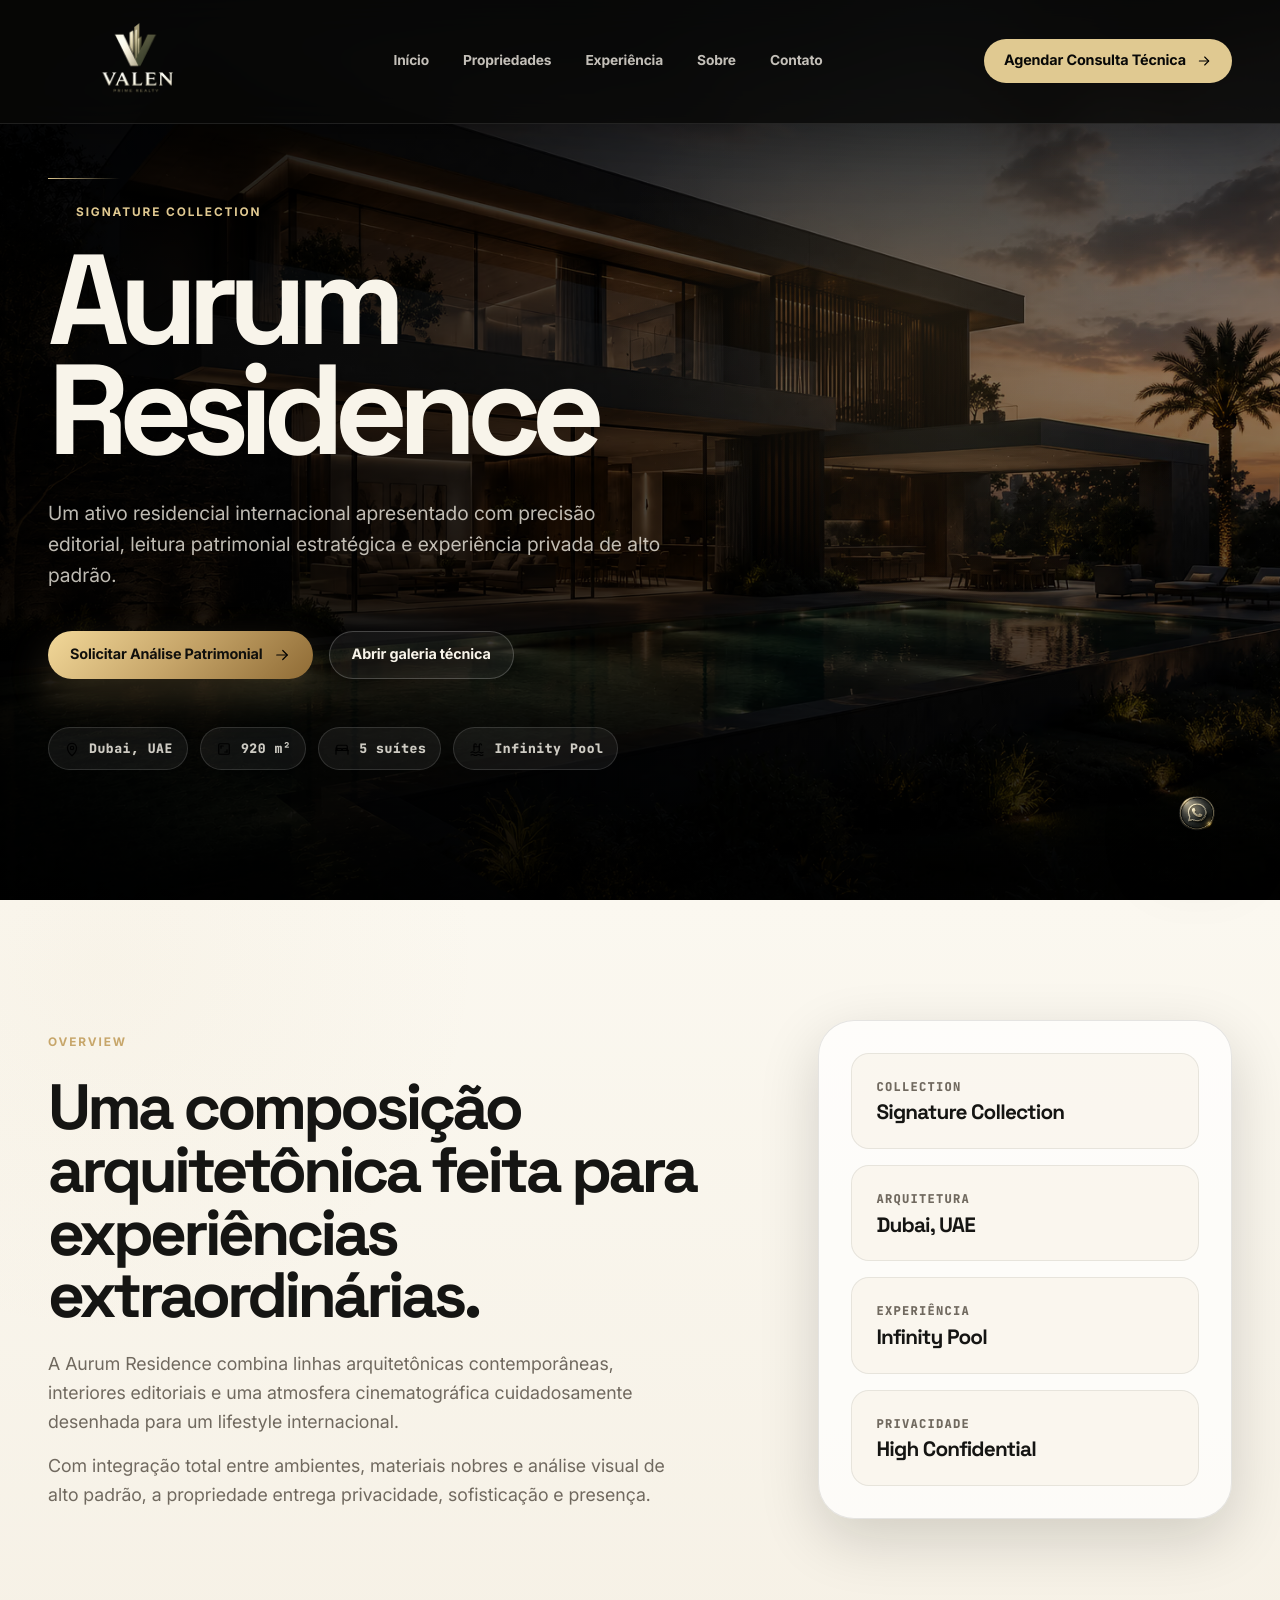
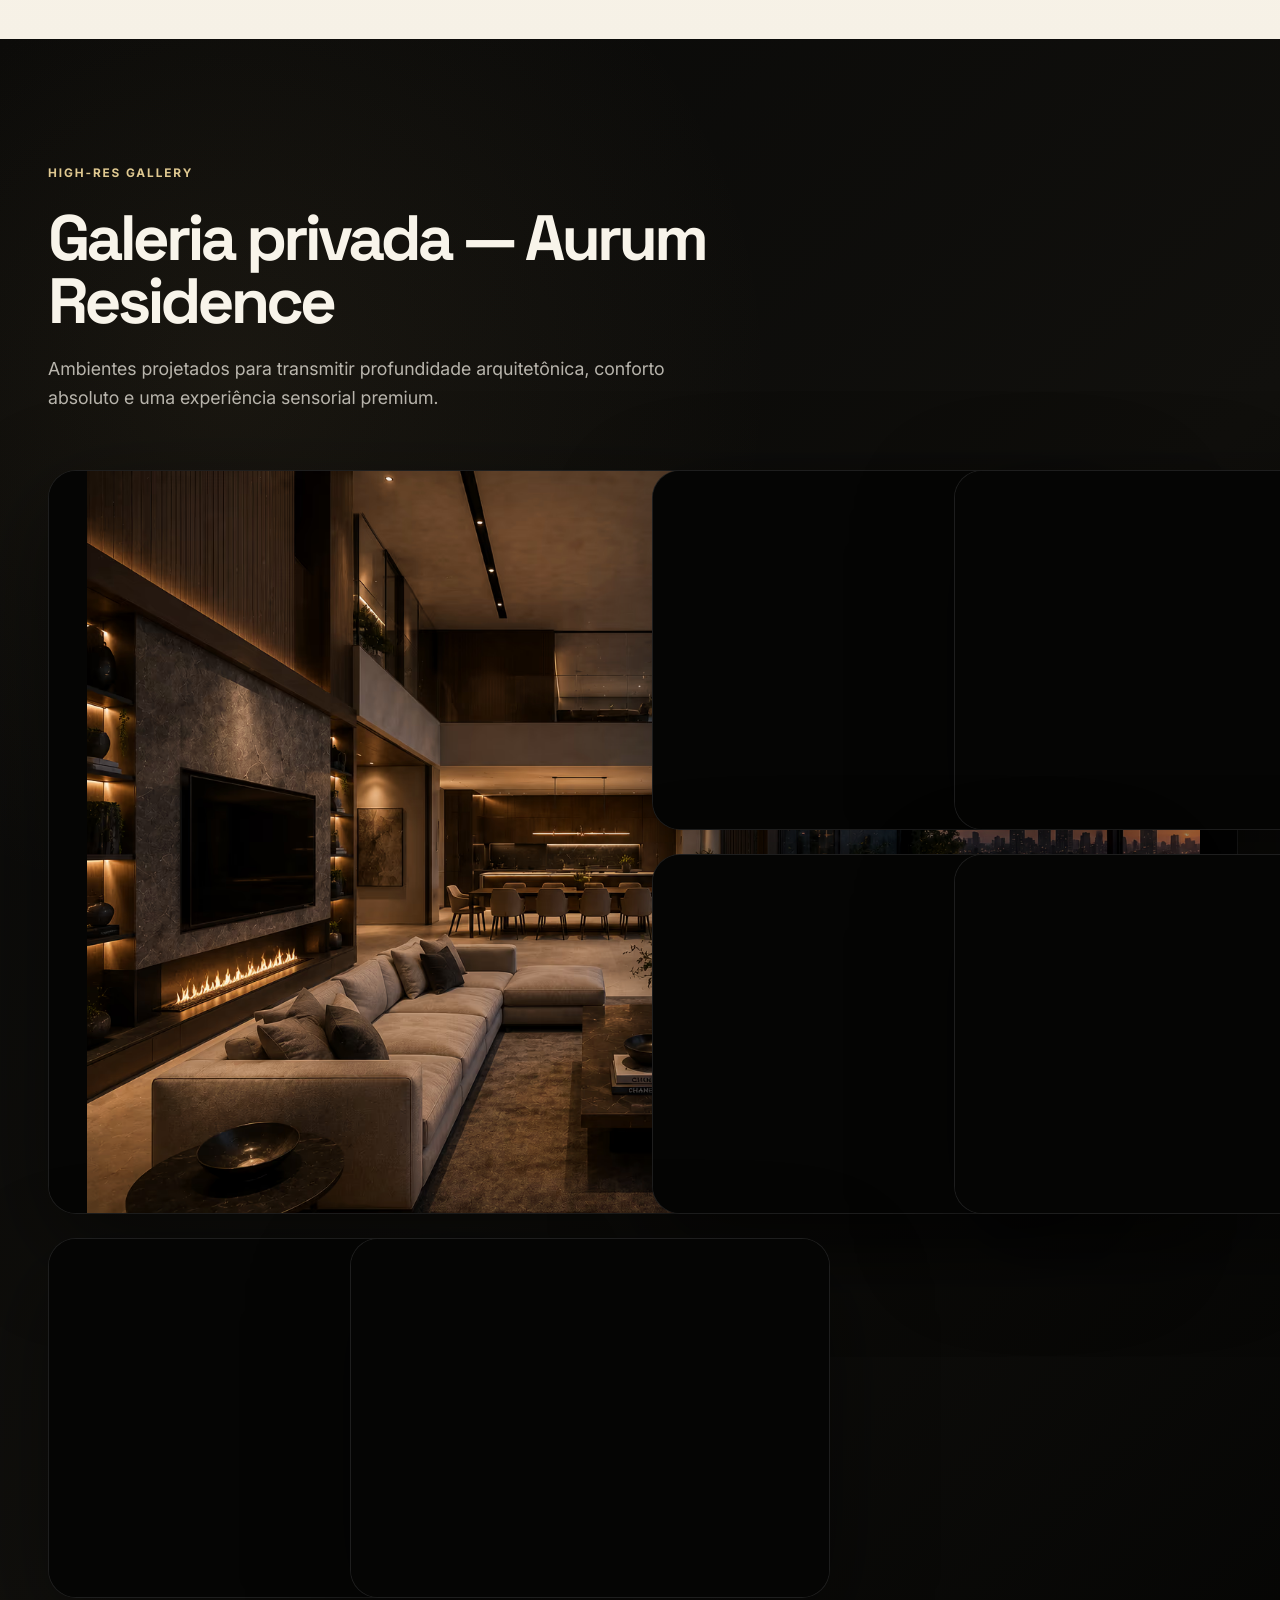
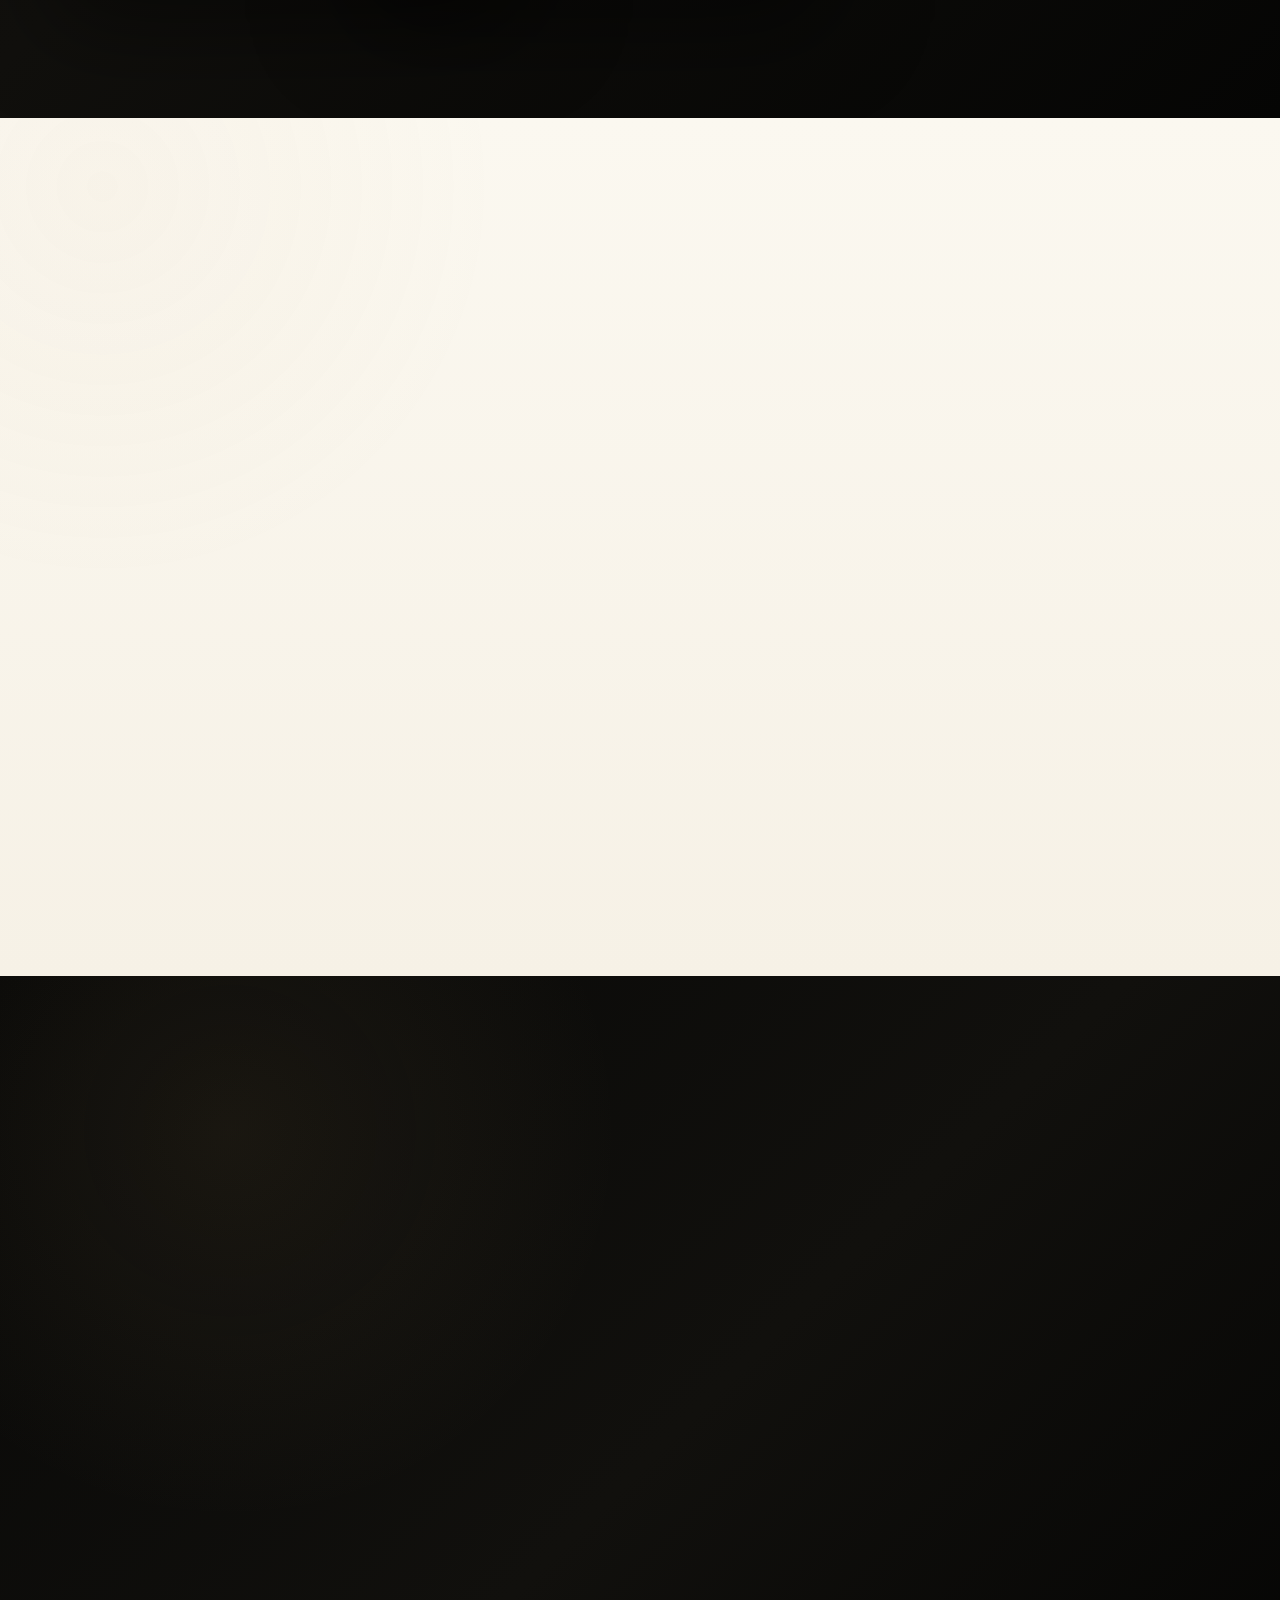
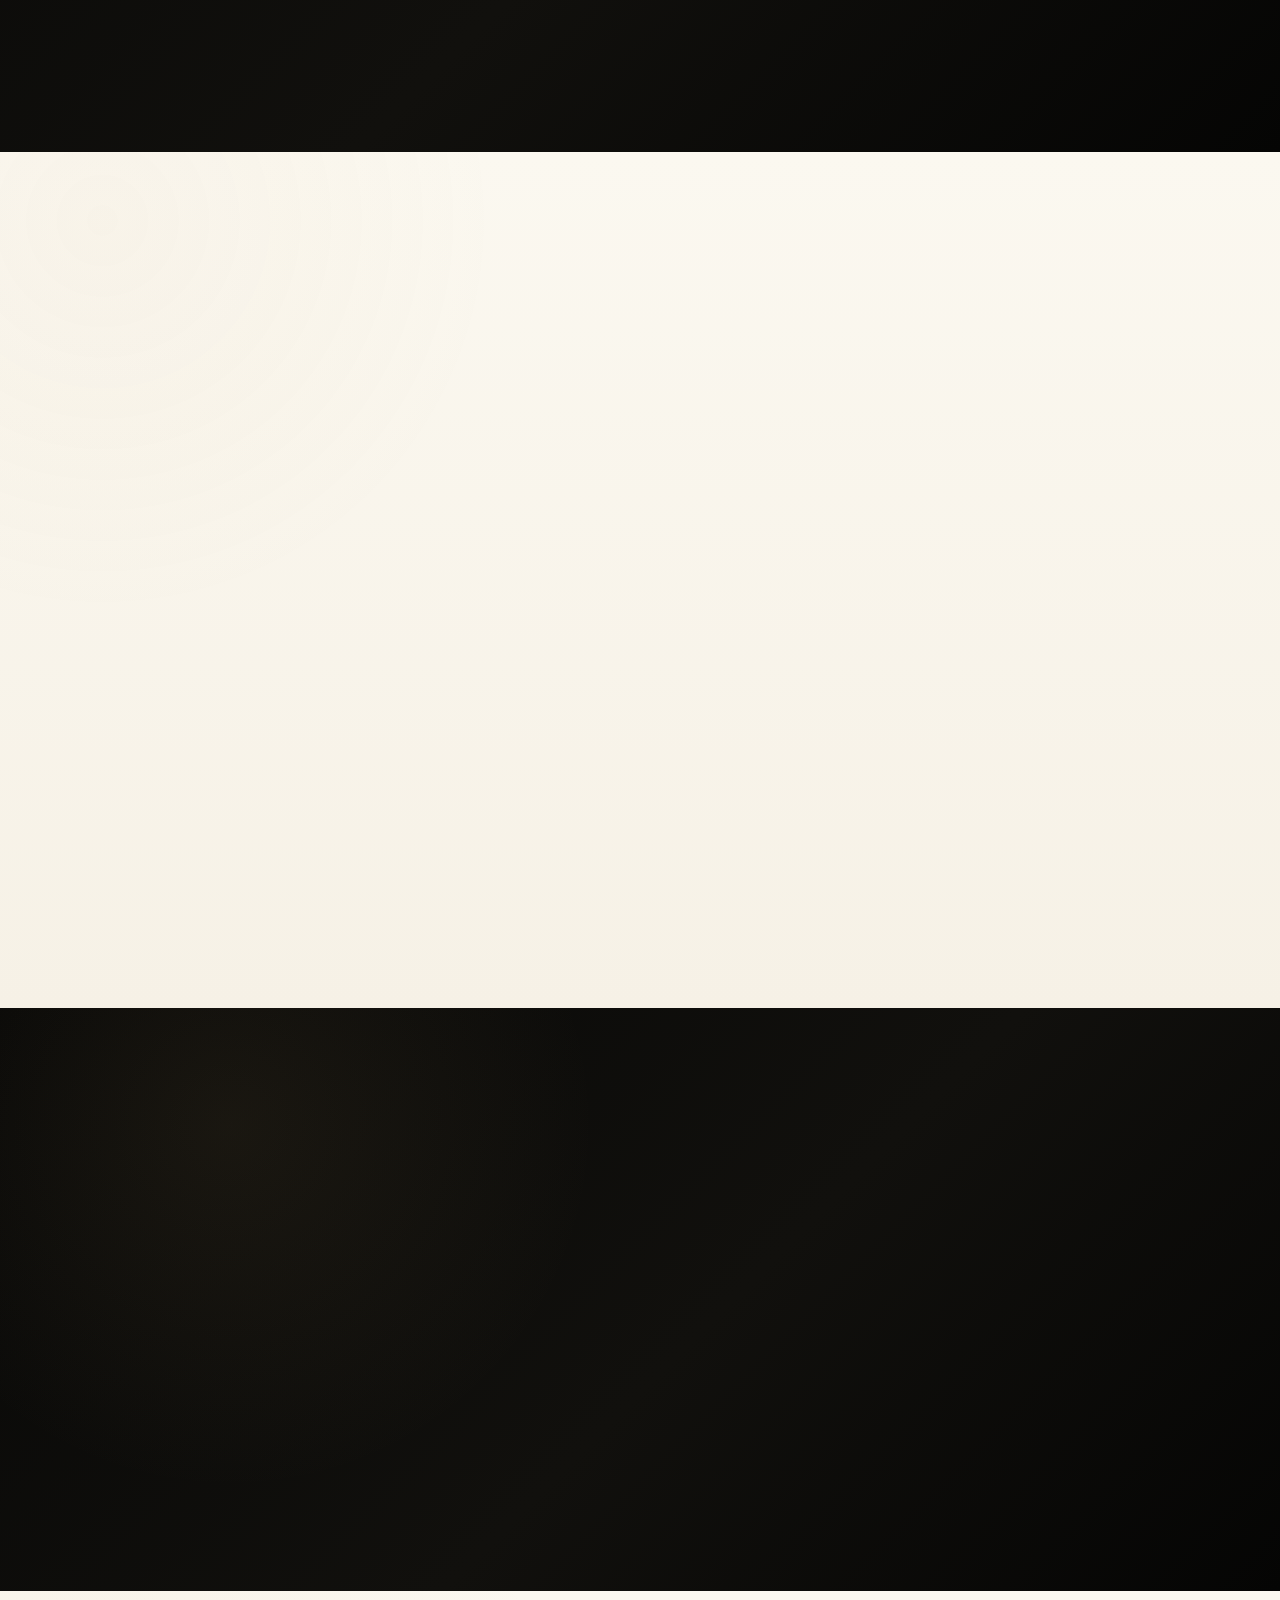
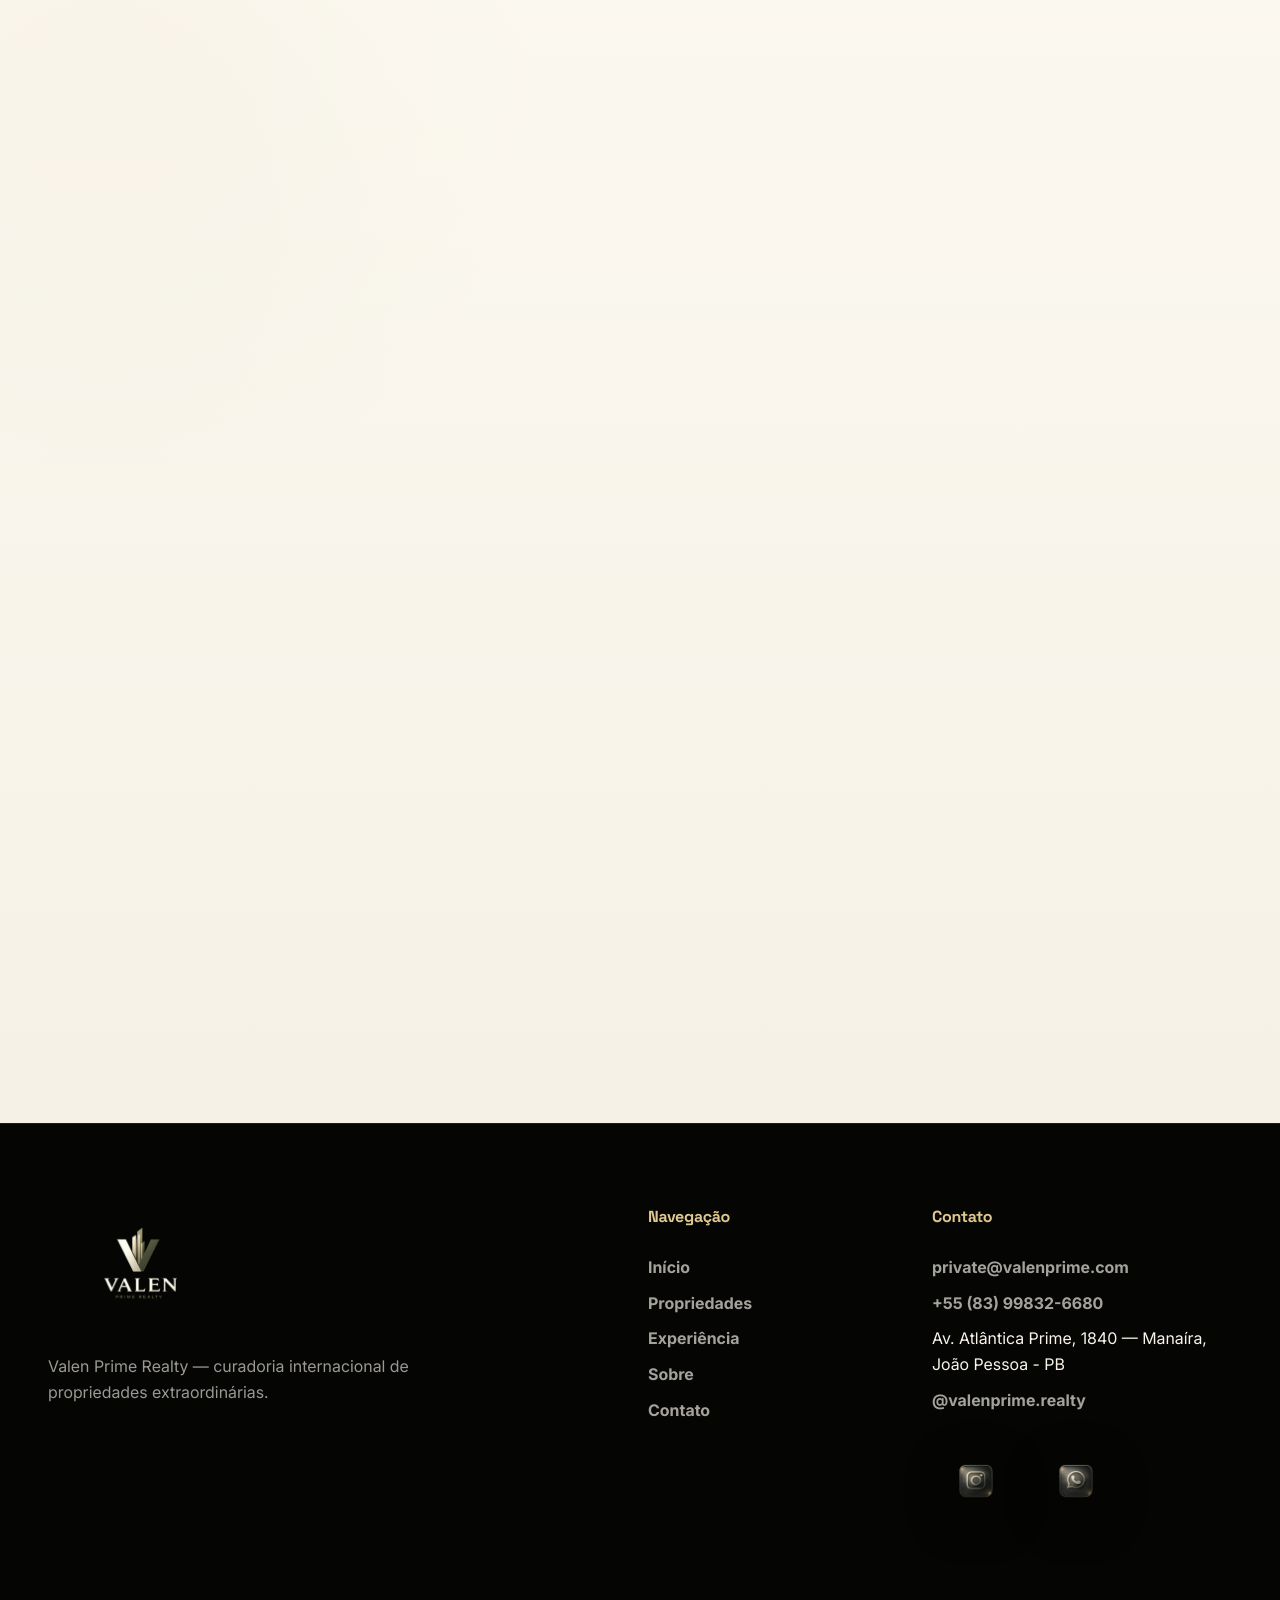
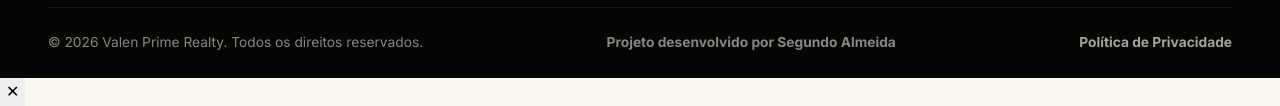
==== aurum-residence.html @ a645ba61 "Refactor premium property system and final UX fixes" ====
<!doctype html>
<html lang="pt-BR">
  <head>
    <meta charset="UTF-8" />
    <meta http-equiv="X-UA-Compatible" content="IE=edge" />
    <meta name="viewport" content="width=device-width, initial-scale=1.0" />

    <title>Aurum Residence | Valen Prime Realty</title>

    <meta
      name="description"
      content="Aurum Residence — Residence privativa com atmosfera dourada, skyline icônico e interiores silenciosamente luxuosos."
    />

    <meta
      name="keywords"
      content="luxury real estate, aurum residence, mansão premium, penthouse internacional, imóvel de luxo"
    />

    <meta name="author" content="Valen Prime Realty" />
    <meta name="theme-color" content="#080807" />
    <meta name="robots" content="index, follow" />

    <link
      rel="canonical"
      href="https://valenprimerealty.com/aurum-residence.html"
    />

    <meta property="og:type" content="website" />
    <meta property="og:title" content="Aurum Residence | Valen Prime Realty" />
    <meta
      property="og:description"
      content="Uma residência extraordinária desenhada para clientes que valorizam exclusividade, discrição e arquitetura internacional."
    />
    <meta
      property="og:image"
      content="assets/images/properties/aurum-residence/aurum-residence-cover.webp"
    />
    <meta
      property="og:url"
      content="https://valenprimerealty.com/aurum-residence.html"
    />
    <meta property="og:site_name" content="Valen Prime Realty" />

    <meta name="twitter:card" content="summary_large_image" />
    <meta name="twitter:title" content="Aurum Residence | Valen Prime Realty" />
    <meta
      name="twitter:description"
      content="Residência cinematográfica premium com lifestyle internacional e experiência privada."
    />
    <meta
      name="twitter:image"
      content="assets/images/properties/aurum-residence/aurum-residence-cover.webp"
    />

    <link rel="icon" href="assets/logos/favicons/favicon.ico" sizes="any" />
    <link
      rel="apple-touch-icon"
      href="assets/logos/favicons/apple-touch-icon.png"
    />
    <link rel="manifest" href="site.webmanifest" />

    <link rel="preconnect" href="https://fonts.googleapis.com" />
    <link rel="preconnect" href="https://fonts.gstatic.com" crossorigin />

    <link
      href="https://fonts.googleapis.com/css2?family=Inter:wght@400;500;600;700;800&family=JetBrains+Mono:wght@500;600;700&family=Space+Grotesk:wght@500;600;700&display=swap"
      rel="stylesheet"
    />

    <link
      rel="preload"
      as="image"
      href="assets/images/properties/aurum-residence/aurum-residence-cover.avif"
      type="image/avif"
    />

    <link rel="stylesheet" href="assets/css/style.css" />

    <script type="application/ld+json">
      {
        "@context": "https://schema.org",
        "@type": "Residence",
        "name": "Aurum Residence",
        "description": "Residência internacional premium apresentada pela Valen Prime Realty.",
        "image": "https://valenprimerealty.com/assets/images/properties/aurum-residence/aurum-residence-cover.webp",
        "address": {
          "@type": "PostalAddress",
          "addressLocality": "Dubai",
          "addressCountry": "AE"
        }
      }
    </script>

    <script src="assets/js/script.js" defer></script>
  </head>

  <body class="property-page">
    <a class="skip-link" href="#main-content"
      >Pular para o conteúdo principal</a
    >

    <header class="site-header site-header--solid" data-header>
      <div class="container site-header__container">
        <a
          class="site-header__brand"
          href="index.html"
          aria-label="Voltar para a homepage"
        >
          <img
            src="assets/logos/valen-logo-light.png"
            alt="Valen Prime Realty"
            class="site-header__logo"
            width="184"
            height="48"
          />
        </a>

        <nav class="site-nav" aria-label="Navegação principal" data-nav>
          <a class="site-nav__link" href="index.html#inicio">Início</a>
          <a class="site-nav__link is-active" href="index.html#propriedades"
            >Propriedades</a
          >
          <a class="site-nav__link" href="index.html#experiencia"
            >Experiência</a
          >
          <a class="site-nav__link" href="index.html#sobre">Sobre</a>
          <a class="site-nav__link" href="index.html#contato">Contato</a>
        </nav>

        <a class="btn btn--header" href="index.html#contato">
          <span>Agendar Consulta Técnica</span>
          <img
            src="assets/icons/icon-arrow-right.svg"
            alt=""
            width="16"
            height="16"
          />
        </a>

        <button
          class="menu-toggle"
          type="button"
          aria-label="Abrir menu"
          aria-controls="mobile-menu"
          aria-expanded="false"
          data-menu-toggle
        >
          <img
            class="menu-toggle__icon menu-toggle__icon--open"
            src="assets/icons/icon-menu.svg"
            alt=""
            width="28"
            height="28"
          />
          <img
            class="menu-toggle__icon menu-toggle__icon--close"
            src="assets/icons/icon-close.svg"
            alt=""
            width="28"
            height="28"
          />
        </button>
      </div>

      <div class="mobile-menu" id="mobile-menu" data-mobile-menu>
        <nav class="mobile-menu__nav" aria-label="Navegação mobile">
          <a class="mobile-menu__link" href="index.html#inicio">Início</a>
          <a class="mobile-menu__link" href="index.html#propriedades"
            >Propriedades</a
          >
          <a class="mobile-menu__link" href="index.html#experiencia"
            >Experiência</a
          >
          <a class="mobile-menu__link" href="index.html#sobre">Sobre</a>
          <a class="mobile-menu__link" href="index.html#contato">Contato</a>
        </nav>

        <a class="btn btn--mobile" href="index.html#contato">
          <span>Agendar Consulta Técnica</span>
          <img
            src="assets/icons/icon-arrow-right.svg"
            alt=""
            width="16"
            height="16"
          />
        </a>
      </div>
    </header>

    <main id="main-content">
      <section
        class="property-hero section-dark"
        aria-labelledby="property-title"
      >
        <picture class="property-hero__media">
          <source
            srcset="
              assets/images/properties/aurum-residence/aurum-residence-cover.avif
            "
            type="image/avif"
          />
          <img
            src="assets/images/properties/aurum-residence/aurum-residence-cover.webp"
            alt="Aurum Residence"
            class="property-hero__image"
            width="1920"
            height="1080"
            fetchpriority="high"
          />
        </picture>

        <div class="property-hero__overlay" aria-hidden="true"></div>

        <div class="container property-hero__container">
          <div class="property-hero__content reveal-on-scroll">
            <span class="eyebrow">
              <img
                src="assets/icons/icon-diamond.svg"
                alt=""
                width="18"
                height="18"
              />
              Signature Collection
            </span>

            <h1 class="property-hero__title" id="property-title">
              Aurum Residence
            </h1>

            <p class="property-hero__text">
              Um ativo residencial internacional apresentado com precisão
              editorial, leitura patrimonial estratégica e experiência privada
              de alto padrão.
            </p>

            <div class="property-hero__actions">
              <a class="btn btn--primary" href="#contact-private">
                <span>Solicitar Análise Patrimonial</span>
                <img
                  src="assets/icons/icon-arrow-right.svg"
                  alt=""
                  width="18"
                  height="18"
                />
              </a>

              <a class="btn btn--secondary" href="#gallery">
                <span>Abrir galeria técnica</span>
              </a>
            </div>

            <ul class="property-hero__specs">
              <li>
                <img
                  src="assets/icons/icon-location.svg"
                  alt=""
                  width="18"
                  height="18"
                />
                Dubai, UAE
              </li>

              <li>
                <img
                  src="assets/icons/icon-area.svg"
                  alt=""
                  width="18"
                  height="18"
                />
                920 m²
              </li>

              <li>
                <img
                  src="assets/icons/icon-bed.svg"
                  alt=""
                  width="18"
                  height="18"
                />
                5 suítes
              </li>

              <li>
                <img
                  src="assets/icons/icon-pool.svg"
                  alt=""
                  width="18"
                  height="18"
                />
                Infinity Pool
              </li>
            </ul>
          </div>
        </div>
      </section>

      <section class="property-overview section-light">
        <div class="container property-overview__grid">
          <div class="property-overview__content reveal-on-scroll">
            <span class="section-kicker">Overview</span>

            <h2>
              Uma composição arquitetônica feita para experiências
              extraordinárias.
            </h2>

            <p>
              A Aurum Residence combina linhas arquitetônicas contemporâneas,
              interiores editoriais e uma atmosfera cinematográfica
              cuidadosamente desenhada para um lifestyle internacional.
            </p>

            <p>
              Com integração total entre ambientes, materiais nobres e análise
              visual de alto padrão, a propriedade entrega privacidade,
              sofisticação e presença.
            </p>
          </div>

          <div class="property-overview__card reveal-on-scroll">
            <div class="overview-stat">
              <span>Collection</span>
              <strong>Signature Collection</strong>
            </div>

            <div class="overview-stat">
              <span>Arquitetura</span>
              <strong>Dubai, UAE</strong>
            </div>

            <div class="overview-stat">
              <span>Experiência</span>
              <strong>Infinity Pool</strong>
            </div>

            <div class="overview-stat">
              <span>Privacidade</span>
              <strong>High Confidential</strong>
            </div>
          </div>
        </div>
      </section>

      <section class="property-gallery section-dark" id="gallery">
        <div class="container">
          <div class="section-heading reveal-on-scroll">
            <span class="section-kicker">HIGH-RES GALLERY</span>

            <h2>Galeria privada — Aurum Residence</h2>

            <p>
              Ambientes projetados para transmitir profundidade arquitetônica,
              conforto absoluto e uma experiência sensorial premium.
            </p>
          </div>

          <div class="gallery-grid">
            <article class="gallery-item gallery-item--large reveal-on-scroll">
              <picture>
                <source
                  srcset="
                    assets/images/properties/aurum-residence/aurum-residence-living.avif
                  "
                  type="image/avif"
                />

                <img
                  src="assets/images/properties/aurum-residence/aurum-residence-living.webp"
                  alt="Aurum Residence — imagem 1"
                  width="1000"
                  height="760"
                  loading="lazy"
                  decoding="async"
                />
              </picture>
            </article>

            <article class="gallery-item reveal-on-scroll">
              <picture>
                <source
                  srcset="
                    assets/images/properties/aurum-residence/aurum-residence-bedroom.avif
                  "
                  type="image/avif"
                />

                <img
                  src="assets/images/properties/aurum-residence/aurum-residence-bedroom.webp"
                  alt="Aurum Residence — imagem 2"
                  width="760"
                  height="760"
                  loading="lazy"
                  decoding="async"
                />
              </picture>
            </article>

            <article class="gallery-item reveal-on-scroll">
              <picture>
                <source
                  srcset="
                    assets/images/properties/aurum-residence/aurum-residence-bathroom.avif
                  "
                  type="image/avif"
                />

                <img
                  src="assets/images/properties/aurum-residence/aurum-residence-bathroom.webp"
                  alt="Aurum Residence — imagem 3"
                  width="760"
                  height="760"
                  loading="lazy"
                  decoding="async"
                />
              </picture>
            </article>

            <article class="gallery-item reveal-on-scroll">
              <picture>
                <source
                  srcset="
                    assets/images/properties/aurum-residence/aurum-residence-gourmet.avif
                  "
                  type="image/avif"
                />

                <img
                  src="assets/images/properties/aurum-residence/aurum-residence-gourmet.webp"
                  alt="Aurum Residence — imagem 4"
                  width="760"
                  height="760"
                  loading="lazy"
                  decoding="async"
                />
              </picture>
            </article>

            <article class="gallery-item reveal-on-scroll">
              <picture>
                <source
                  srcset="
                    assets/images/properties/aurum-residence/aurum-residence-nightpool.avif
                  "
                  type="image/avif"
                />

                <img
                  src="assets/images/properties/aurum-residence/aurum-residence-nightpool.webp"
                  alt="Aurum Residence — imagem 5"
                  width="760"
                  height="760"
                  loading="lazy"
                  decoding="async"
                />
              </picture>
            </article>

            <article class="gallery-item reveal-on-scroll">
              <picture>
                <source
                  srcset="
                    assets/images/properties/aurum-residence/aurum-residence-office.avif
                  "
                  type="image/avif"
                />

                <img
                  src="assets/images/properties/aurum-residence/aurum-residence-office.webp"
                  alt="Aurum Residence — imagem 6"
                  width="760"
                  height="760"
                  loading="lazy"
                  decoding="async"
                />
              </picture>
            </article>

            <article class="gallery-item reveal-on-scroll">
              <picture>
                <source
                  srcset="
                    assets/images/properties/aurum-residence/aurum-residence-closet.avif
                  "
                  type="image/avif"
                />

                <img
                  src="assets/images/properties/aurum-residence/aurum-residence-closet.webp"
                  alt="Aurum Residence — imagem 7"
                  width="760"
                  height="760"
                  loading="lazy"
                  decoding="async"
                />
              </picture>
            </article>
          </div>
        </div>
      </section>

      <section class="property-specs section-light">
        <div class="container">
          <div class="section-heading reveal-on-scroll">
            <span class="section-kicker">ASSET SPECS</span>

            <h2>Detalhes técnicos com acabamento premium.</h2>
          </div>

          <div class="specs-grid">
            <article class="spec-card reveal-on-scroll">
              <img
                src="assets/icons/icon-bed.svg"
                alt=""
                width="28"
                height="28"
              />
              <strong>5 suítes</strong>
              <span>Bedrooms privadas</span>
            </article>

            <article class="spec-card reveal-on-scroll">
              <img
                src="assets/icons/icon-bath.svg"
                alt=""
                width="28"
                height="28"
              />
              <strong>7 banhos</strong>
              <span>Bathrooms premium</span>
            </article>

            <article class="spec-card reveal-on-scroll">
              <img
                src="assets/icons/icon-area.svg"
                alt=""
                width="28"
                height="28"
              />
              <strong>920 m²</strong>
              <span>Área construída</span>
            </article>

            <article class="spec-card reveal-on-scroll">
              <img
                src="assets/icons/icon-garage.svg"
                alt=""
                width="28"
                height="28"
              />
              <strong>6 vagas</strong>
              <span>Private garage</span>
            </article>

            <article class="spec-card reveal-on-scroll">
              <img
                src="assets/icons/icon-smart-home.svg"
                alt=""
                width="28"
                height="28"
              />
              <strong>Smart Home</strong>
              <span>Automação integrada</span>
            </article>

            <article class="spec-card reveal-on-scroll">
              <img
                src="assets/icons/icon-security.svg"
                alt=""
                width="28"
                height="28"
              />
              <strong>Private Security</strong>
              <span>Segurança premium</span>
            </article>

            <article class="spec-card reveal-on-scroll">
              <img
                src="assets/icons/icon-floorplan.svg"
                alt=""
                width="28"
                height="28"
              />
              <strong>Floorplan</strong>
              <span>Distribuição inteligente</span>
            </article>

            <article class="spec-card reveal-on-scroll">
              <img
                src="assets/icons/icon-location.svg"
                alt=""
                width="28"
                height="28"
              />
              <strong>Prime Location</strong>
              <span>Destino estratégico</span>
            </article>
          </div>
        </div>
      </section>

      <section class="property-lifestyle section-dark">
        <div class="container property-lifestyle__grid">
          <div class="property-lifestyle__content reveal-on-scroll">
            <span class="section-kicker">Lifestyle</span>

            <h2>Um imóvel pensado para um estilo de vida global.</h2>

            <p>
              A Aurum Residence foi desenvolvida para integrar arquitetura,
              conforto e experiências privadas em um único ambiente de alto
              padrão.
            </p>

            <ul class="icon-list">
              <li>
                <img
                  src="assets/icons/icon-skyline.svg"
                  alt=""
                  width="24"
                  height="24"
                />
                Vista panorâmica da skyline internacional
              </li>

              <li>
                <img
                  src="assets/icons/icon-concierge.svg"
                  alt=""
                  width="24"
                  height="24"
                />
                Concierge e atendimento executivo
              </li>

              <li>
                <img
                  src="assets/icons/icon-key.svg"
                  alt=""
                  width="24"
                  height="24"
                />
                Acesso reservado e experiência privada
              </li>
            </ul>
          </div>

          <div class="property-lifestyle__media reveal-on-scroll">
            <picture>
              <source
                srcset="assets/images/branding/marketplace-hero-premium.avif"
                type="image/avif"
              />

              <img
                src="assets/images/branding/marketplace-hero-premium.webp"
                alt="Lifestyle internacional premium"
                width="820"
                height="920"
                loading="lazy"
                decoding="async"
              />
            </picture>
          </div>
        </div>
      </section>

      <section class="amenities section-light">
        <div class="container">
          <div class="section-heading reveal-on-scroll">
            <span class="section-kicker">Amenities</span>

            <h2>Infraestrutura premium desenhada para conforto absoluto.</h2>
          </div>

          <div class="amenities-grid">
            <article class="amenity-card reveal-on-scroll">
              <img
                src="assets/icons/icon-pool.svg"
                alt=""
                width="28"
                height="28"
              />
              <h3>Piscina privativa</h3>
            </article>

            <article class="amenity-card reveal-on-scroll">
              <img
                src="assets/icons/icon-security.svg"
                alt=""
                width="28"
                height="28"
              />
              <h3>Segurança premium</h3>
            </article>

            <article class="amenity-card reveal-on-scroll">
              <img
                src="assets/icons/icon-smart-home.svg"
                alt=""
                width="28"
                height="28"
              />
              <h3>Smart home</h3>
            </article>

            <article class="amenity-card reveal-on-scroll">
              <img
                src="assets/icons/icon-skyline.svg"
                alt=""
                width="28"
                height="28"
              />
              <h3>Vista panorâmica</h3>
            </article>

            <article class="amenity-card reveal-on-scroll">
              <img
                src="assets/icons/icon-concierge.svg"
                alt=""
                width="28"
                height="28"
              />
              <h3>Concierge</h3>
            </article>

            <article class="amenity-card reveal-on-scroll">
              <img
                src="assets/icons/icon-garage.svg"
                alt=""
                width="28"
                height="28"
              />
              <h3>Garagem privativa</h3>
            </article>

            <article class="amenity-card reveal-on-scroll">
              <img
                src="assets/icons/icon-key.svg"
                alt=""
                width="28"
                height="28"
              />
              <h3>Área gourmet</h3>
            </article>

            <article class="amenity-card reveal-on-scroll">
              <img
                src="assets/icons/icon-building.svg"
                alt=""
                width="28"
                height="28"
              />
              <h3>Home office</h3>
            </article>
          </div>
        </div>
      </section>

      <section class="property-contact section-dark" id="contact-private">
        <div class="container property-contact__container reveal-on-scroll">
          <span class="section-kicker">PRIVATE ANALYSIS</span>

          <h2>Solicite acesso privado a esta propriedade.</h2>

          <p>
            Nossa equipe pode apresentar detalhes estratégicos, disponibilidade,
            valores reservados e condições personalizadas para aquisição.
          </p>

          <div class="property-contact__actions">
            <a
              class="btn btn--primary"
              href="https://wa.me/5583998326680"
              target="_blank"
              rel="noopener noreferrer"
            >
              <span>Falar via WhatsApp</span>
              <img
                src="assets/icons/icon-arrow-right.svg"
                alt=""
                width="18"
                height="18"
              />
            </a>

            <a class="btn btn--secondary" href="mailto:private@valenprime.com">
              <span>Solicitar apresentação</span>
            </a>
          </div>
        </div>
      </section>

      <section class="related-properties section-light">
        <div class="container">
          <div class="section-heading reveal-on-scroll">
            <span class="section-kicker">Related Collections</span>

            <h2>Outras propriedades extraordinárias.</h2>
          </div>

          <div class="properties__grid">
            <article class="property-card reveal-on-scroll">
              <a class="property-card__media" href="aurum-residence.html">
                <picture>
                  <source
                    srcset="
                      assets/images/properties/horizon-ocean/horizon-ocean-cover.avif
                    "
                    type="image/avif"
                  />

                  <img
                    src="assets/images/properties/horizon-ocean/horizon-ocean-cover.webp"
                    alt="Horizon Ocean"
                    width="720"
                    height="520"
                    loading="lazy"
                    decoding="async"
                  />
                </picture>

                <span class="property-card__tag mono-badge">Oceanfront</span>
              </a>

              <div class="property-card__body">
                <div>
                  <span class="property-card__location mono-meta">
                    <img
                      src="assets/icons/icon-location.svg"
                      alt=""
                      width="16"
                      height="16"
                    />
                    Côte d’Azur
                  </span>

                  <h3>Horizon Ocean</h3>
                </div>

                <a class="text-link" href="aurum-residence.html">
                  Ver dossiê privado
                  <img
                    src="assets/icons/icon-arrow-right.svg"
                    alt=""
                    width="16"
                    height="16"
                  />
                </a>
              </div>
            </article>

            <article class="property-card reveal-on-scroll">
              <a class="property-card__media" href="aurum-residence.html">
                <picture>
                  <source
                    srcset="
                      assets/images/properties/infinity-residence/infinity-residence-cover.avif
                    "
                    type="image/avif"
                  />

                  <img
                    src="assets/images/properties/infinity-residence/infinity-residence-cover.webp"
                    alt="Infinity Residence"
                    width="720"
                    height="520"
                    loading="lazy"
                    decoding="async"
                  />
                </picture>

                <span class="property-card__tag mono-badge">Sky Residence</span>
              </a>

              <div class="property-card__body">
                <div>
                  <span class="property-card__location mono-meta">
                    <img
                      src="assets/icons/icon-location.svg"
                      alt=""
                      width="16"
                      height="16"
                    />
                    New York
                  </span>

                  <h3>Infinity Residence</h3>
                </div>

                <a class="text-link" href="aurum-residence.html">
                  Ver dossiê privado
                  <img
                    src="assets/icons/icon-arrow-right.svg"
                    alt=""
                    width="16"
                    height="16"
                  />
                </a>
              </div>
            </article>

            <article class="property-card reveal-on-scroll">
              <a class="property-card__media" href="aurum-residence.html">
                <picture>
                  <source
                    srcset="
                      assets/images/properties/skyline-premium/skyline-premium-cover.avif
                    "
                    type="image/avif"
                  />

                  <img
                    src="assets/images/properties/skyline-premium/skyline-premium-cover.webp"
                    alt="Skyline Premium"
                    width="720"
                    height="520"
                    loading="lazy"
                    decoding="async"
                  />
                </picture>

                <span class="property-card__tag mono-badge">Urban Icon</span>
              </a>

              <div class="property-card__body">
                <div>
                  <span class="property-card__location mono-meta">
                    <img
                      src="assets/icons/icon-location.svg"
                      alt=""
                      width="16"
                      height="16"
                    />
                    Singapore
                  </span>

                  <h3>Skyline Premium</h3>
                </div>

                <a class="text-link" href="aurum-residence.html">
                  Ver dossiê privado
                  <img
                    src="assets/icons/icon-arrow-right.svg"
                    alt=""
                    width="16"
                    height="16"
                  />
                </a>
              </div>
            </article>
          </div>
        </div>
      </section>
    </main>

    <footer class="site-footer">
      <div class="container site-footer__grid">
        <div class="site-footer__brand">
          <a href="index.html" aria-label="Voltar para a homepage">
            <img
              src="assets/logos/valen-logo-light.png"
              alt="Valen Prime Realty"
              width="190"
              height="50"
            />
          </a>

          <p>
            Valen Prime Realty — curadoria internacional de propriedades
            extraordinárias.
          </p>
        </div>

        <nav class="site-footer__nav" aria-label="Navegação do rodapé">
          <h2>Navegação</h2>

          <a href="index.html#inicio">Início</a>
          <a href="index.html#propriedades">Propriedades</a>
          <a href="index.html#experiencia">Experiência</a>
          <a href="index.html#sobre">Sobre</a>
          <a href="index.html#contato">Contato</a>
        </nav>

        <div class="site-footer__contact">
          <h2>Contato</h2>

          <a href="mailto:private@valenprime.com"> private@valenprime.com </a>

          <a href="tel:+5583998326680"> +55 (83) 99832-6680 </a>

          <span>Av. Atlântica Prime, 1840 — Manaíra, João Pessoa - PB</span>

          <a
            href="https://www.instagram.com/valenprime.realty/"
            target="_blank"
            rel="noopener noreferrer"
          >
            @valenprime.realty
          </a>

          <div class="site-footer__socials">
            <a
              href="https://www.instagram.com/valenprime.realty/"
              target="_blank"
              rel="noopener noreferrer"
              aria-label="Instagram"
            >
              <img
                src="assets/icons/instagram-premium.png"
                alt=""
                width="34"
                height="34"
              />
            </a>

            <a
              href="https://wa.me/5583998326680"
              target="_blank"
              rel="noopener noreferrer"
              aria-label="WhatsApp"
            >
              <img
                src="assets/icons/whatsapp-premium.png"
                alt=""
                width="34"
                height="34"
              />
            </a>
          </div>
        </div>
      </div>

      <div class="container site-footer__bottom">
        <p>&copy; 2026 Valen Prime Realty. Todos os direitos reservados.</p>

        <span>Projeto desenvolvido por Segundo Almeida</span>

        <a href="politica-privacidade.html"> Política de Privacidade </a>
      </div>
    </footer>

    <a
      class="floating-whatsapp"
      href="https://wa.me/5583998326680"
      target="_blank"
      rel="noopener noreferrer"
      aria-label="Falar com a Valen Prime Realty pelo WhatsApp"
    >
      <img
        src="assets/icons/whatsapp-floating.png"
        alt=""
        width="58"
        height="58"
      />
    </a>
  </body>
</html>
---- assets/css/style.css ----
/* ==========================================================
   VALEN PRIME REALTY — STYLE.CSS
   Premium real estate marketplace / luxury editorial website
   ========================================================== */

/* ------------------------------
   01. Design Tokens
------------------------------ */
:root {
  --font-heading:
    "Space Grotesk", system-ui, -apple-system, BlinkMacSystemFont, "Segoe UI",
    sans-serif;
  --font-body:
    "Inter", system-ui, -apple-system, BlinkMacSystemFont, "Segoe UI",
    sans-serif;
  --font-mono:
    "JetBrains Mono", "Roboto Mono", ui-monospace, SFMono-Regular, Menlo,
    Consolas, monospace;

  --color-black: #080807;
  --color-black-soft: #0d0d0b;
  --color-graphite: #151513;
  --color-graphite-2: #1c1b18;
  --color-charcoal: #24221d;
  --color-gold: #c7a66a;
  --color-gold-soft: #e0c991;
  --color-gold-muted: rgba(199, 166, 106, 0.72);
  --color-ivory: #f8f4ea;
  --color-offwhite: #fbf8f0;
  --color-sand: #ede5d6;
  --color-muted: #aaa397;
  --color-muted-dark: #70695f;
  --color-border: rgba(255, 255, 255, 0.12);
  --color-border-dark: rgba(12, 12, 10, 0.12);
  --color-danger: #b95c4d;

  --gradient-dark: linear-gradient(
    135deg,
    #080807 0%,
    #15120d 52%,
    #241f16 100%
  );
  --gradient-gold: linear-gradient(
    135deg,
    #f2d899 0%,
    #c7a66a 48%,
    #8f6b35 100%
  );
  --gradient-card: linear-gradient(
    145deg,
    rgba(255, 255, 255, 0.075),
    rgba(255, 255, 255, 0.025)
  );

  --shadow-soft: 0 24px 80px rgba(0, 0, 0, 0.22);
  --shadow-dark: 0 32px 100px rgba(0, 0, 0, 0.46);
  --shadow-card: 0 20px 60px rgba(14, 12, 9, 0.16);

  --container: 1184px;
  --container-wide: 1320px;

  --space-1: 8px;
  --space-2: 16px;
  --space-3: 24px;
  --space-4: 32px;
  --space-5: 40px;
  --space-6: 48px;
  --space-7: 56px;
  --space-8: 64px;
  --space-9: 72px;
  --space-10: 80px;
  --space-12: 96px;
  --space-15: 120px;
  --space-18: 144px;

  --radius-sm: 12px;
  --radius-md: 18px;
  --radius-lg: 28px;
  --radius-xl: 36px;
  --radius-full: 999px;

  --header-height: 88px;

  --ease-premium: cubic-bezier(0.22, 1, 0.36, 1);
  --transition-fast: 180ms var(--ease-premium);
  --transition-base: 320ms var(--ease-premium);
  --transition-slow: 620ms var(--ease-premium);
}

/* ------------------------------
   02. Reset
------------------------------ */
*,
*::before,
*::after {
  box-sizing: border-box;
}

html {
  min-width: 320px;
  scroll-behavior: smooth;
  text-size-adjust: 100%;
  -webkit-text-size-adjust: 100%;
}

body {
  min-width: 320px;
  margin: 0;
  font-family: var(--font-body);
  font-size: 1rem;
  line-height: 1.6;
  color: var(--color-graphite);
  background: var(--color-offwhite);
  overflow-x: hidden;
  text-rendering: geometricPrecision;
  -webkit-font-smoothing: antialiased;
  -moz-osx-font-smoothing: grayscale;
}

body.menu-open {
  overflow: hidden;
}

img,
picture,
svg,
video,
canvas {
  display: block;
  max-width: 100%;
}

img {
  height: auto;
}

a {
  color: inherit;
  text-decoration: none;
}

button,
input,
select,
textarea {
  font: inherit;
}

button {
  border: 0;
  cursor: pointer;
}

select {
  width: 100%;
  color: inherit;
  border: 0;
  outline: 0;
  background: transparent;
  appearance: none;
  cursor: pointer;
}

ul,
ol {
  margin: 0;
  padding: 0;
  list-style: none;
}

h1,
h2,
h3,
h4,
p,
blockquote,
figure,
dl,
dd {
  margin: 0;
}

::selection {
  color: var(--color-black);
  background: var(--color-gold-soft);
}

/* ------------------------------
   03. Base Utilities
------------------------------ */
.container {
  width: min(100% - 48px, var(--container));
  margin-inline: auto;
}

.container-wide {
  width: min(100% - 48px, var(--container-wide));
  margin-inline: auto;
}

.section-dark {
  color: var(--color-ivory);
  background: var(--color-black);
}

.section-light {
  color: var(--color-graphite);
  background: var(--color-offwhite);
}

.section-texture {
  position: relative;
  isolation: isolate;
}

.section-texture::before {
  position: absolute;
  inset: 0;
  z-index: -1;
  content: "";
  pointer-events: none;
  background:
    radial-gradient(
      circle at 18% 18%,
      rgba(199, 166, 106, 0.12),
      transparent 34%
    ),
    radial-gradient(
      circle at 80% 72%,
      rgba(255, 255, 255, 0.07),
      transparent 36%
    ),
    linear-gradient(135deg, rgba(255, 255, 255, 0.04), transparent);
}

.skip-link {
  position: fixed;
  top: 16px;
  left: 16px;
  z-index: 9999;
  padding: 10px 16px;
  color: var(--color-black);
  background: var(--color-gold-soft);
  border-radius: var(--radius-full);
  transform: translateY(-140%);
  transition: transform var(--transition-base);
}

.skip-link:focus {
  transform: translateY(0);
}

.eyebrow,
.section-kicker {
  display: inline-flex;
  align-items: center;
  gap: 10px;
  margin-bottom: var(--space-3);
  font-size: 0.74rem;
  font-weight: 700;
  letter-spacing: 0.16em;
  color: var(--color-gold-soft);
  text-transform: uppercase;
}

.section-kicker {
  color: var(--color-gold);
}

.section-dark .section-kicker {
  color: var(--color-gold-soft);
}

.section-heading {
  max-width: 760px;
  margin-bottom: var(--space-7);
}

.section-heading--center {
  margin-inline: auto;
  text-align: center;
}

.section-heading--split {
  display: grid;
  grid-template-columns: minmax(0, 0.95fr) minmax(280px, 0.55fr);
  gap: var(--space-6);
  align-items: end;
  max-width: none;
}

.section-heading h2,
.experience__content h2,
.global__content h2,
.concierge__content h2,
.aviation__content h2,
.contact__content h2,
.final-cta h2,
.property-overview__content h2,
.property-lifestyle__content h2,
.property-contact h2 {
  font-family: var(--font-heading);
  font-size: clamp(2.1rem, 5vw, 4.35rem);
  font-weight: 700;
  line-height: 0.98;
  letter-spacing: -0.06em;
}

.section-heading p,
.section-heading--split p,
.experience__content > p,
.global__content > p,
.concierge__content > p,
.aviation__content > p,
.contact__content > p,
.final-cta p,
.property-overview__content p,
.property-lifestyle__content p,
.property-contact p {
  max-width: 640px;
  margin-top: var(--space-3);
  color: var(--color-muted-dark);
  font-size: clamp(1rem, 1.6vw, 1.12rem);
}

.section-dark .section-heading p,
.section-dark .experience__content > p,
.section-dark .concierge__content > p,
.section-dark .contact__content > p,
.section-dark .final-cta p,
.section-dark .property-lifestyle__content p,
.section-dark .property-contact p {
  color: rgba(248, 244, 234, 0.72);
}

.btn {
  position: relative;
  display: inline-flex;
  align-items: center;
  justify-content: center;
  min-height: 48px;
  padding: 0 22px;
  gap: 10px;
  overflow: hidden;
  color: var(--color-ivory);
  font-size: 0.9rem;
  font-weight: 700;
  line-height: 1;
  letter-spacing: -0.01em;
  border-radius: var(--radius-full);
  transition:
    transform var(--transition-base),
    border-color var(--transition-base),
    background var(--transition-base),
    color var(--transition-base),
    box-shadow var(--transition-base);
}

.btn img {
  flex: 0 0 auto;
  transition: transform var(--transition-base);
}

.btn:hover img {
  transform: translateX(3px);
}

.btn--primary {
  color: #11100d;
  background: var(--gradient-gold);
  box-shadow: 0 18px 42px rgba(199, 166, 106, 0.24);
}

.btn--primary:hover {
  transform: translateY(-2px);
  box-shadow: 0 22px 54px rgba(199, 166, 106, 0.3);
}

.btn--secondary {
  color: var(--color-ivory);
  border: 1px solid rgba(255, 255, 255, 0.2);
  background: rgba(255, 255, 255, 0.06);
}

.btn--secondary:hover {
  transform: translateY(-2px);
  border-color: rgba(199, 166, 106, 0.55);
  background: rgba(255, 255, 255, 0.09);
}

.btn--header {
  min-height: 44px;
  padding-inline: 20px;
  color: var(--color-black);
  background: var(--color-gold-soft);
}

.btn--mobile {
  width: 100%;
  margin-top: var(--space-5);
  color: var(--color-black);
  background: var(--color-gold-soft);
}

.btn--search {
  min-height: 58px;
  color: var(--color-black);
  background: var(--gradient-gold);
}

.text-link {
  display: inline-flex;
  align-items: center;
  gap: 8px;
  width: fit-content;
  color: var(--color-gold);
  font-size: 0.92rem;
  font-weight: 800;
  letter-spacing: -0.01em;
  transition: color var(--transition-base);
}

.text-link img {
  transition: transform var(--transition-base);
}

.text-link:hover {
  color: var(--color-gold-soft);
}

.text-link:hover img {
  transform: translateX(4px);
}

/* ------------------------------
   04. Preloader
------------------------------ */
.preloader {
  position: fixed;
  inset: 0;
  z-index: 10000;
  display: grid;
  place-items: center;
  background:
    radial-gradient(
      circle at center,
      rgba(199, 166, 106, 0.08),
      transparent 36%
    ),
    var(--color-black);
  transition:
    opacity 600ms var(--ease-premium),
    visibility 600ms var(--ease-premium);
}

.preloader.is-hidden {
  visibility: hidden;
  opacity: 0;
  pointer-events: none;
}

.preloader__inner {
  display: grid;
  gap: var(--space-3);
  place-items: center;
}

.preloader__symbol {
  width: 72px;
  height: 72px;
  object-fit: contain;
  animation: preloaderPulse 1.3s var(--ease-premium) infinite alternate;
}

.preloader__line {
  position: relative;
  width: 140px;
  height: 1px;
  overflow: hidden;
  background: rgba(255, 255, 255, 0.12);
}

.preloader__line::after {
  position: absolute;
  inset: 0;
  content: "";
  background: var(--gradient-gold);
  transform: translateX(-100%);
  animation: preloaderLine 1.3s var(--ease-premium) infinite;
}

@keyframes preloaderPulse {
  from {
    opacity: 0.62;
    transform: scale(0.96);
  }

  to {
    opacity: 1;
    transform: scale(1);
  }
}

@keyframes preloaderLine {
  to {
    transform: translateX(100%);
  }
}

/* ------------------------------
   05. Header
------------------------------ */
.site-header {
  position: fixed;
  top: 0;
  left: 0;
  z-index: 1000;
  width: 100%;
  min-height: var(--header-height);
  transition:
    background var(--transition-base),
    border-color var(--transition-base),
    box-shadow var(--transition-base),
    min-height var(--transition-base);
}

.site-header::before {
  position: absolute;
  inset: 0;
  content: "";
  background: linear-gradient(180deg, rgba(0, 0, 0, 0.58), transparent);
  pointer-events: none;
  transition: opacity var(--transition-base);
}

.site-header.is-scrolled,
.site-header--solid {
  min-height: 76px;
  border-bottom: 1px solid rgba(255, 255, 255, 0.1);
  background: rgba(8, 8, 7, 0.82);
  box-shadow: 0 16px 60px rgba(0, 0, 0, 0.25);
  backdrop-filter: blur(18px);
}

.site-header.is-scrolled::before,
.site-header--solid::before {
  opacity: 0;
}

.site-header__container {
  position: relative;
  z-index: 2;
  display: flex;
  min-height: inherit;
  align-items: center;
  justify-content: space-between;
  gap: var(--space-3);
}

.site-header__brand {
  display: inline-flex;
  align-items: center;
  flex: 0 0 auto;
}

.site-header__logo {
  width: min(184px, 42vw);
  height: auto;
  object-fit: contain;
}

.site-nav {
  display: flex;
  align-items: center;
  gap: clamp(18px, 3vw, 34px);
}

.site-nav__link {
  position: relative;
  padding-block: 8px;
  color: rgba(248, 244, 234, 0.78);
  font-size: 0.86rem;
  font-weight: 700;
  letter-spacing: -0.01em;
  transition: color var(--transition-base);
}

.site-nav__link::after {
  position: absolute;
  right: 0;
  bottom: 0;
  left: 0;
  height: 1px;
  content: "";
  background: var(--color-gold-soft);
  transform: scaleX(0);
  transform-origin: right;
  transition: transform var(--transition-base);
}

.site-nav__link:hover,
.site-nav__link.is-active {
  color: var(--color-ivory);
}

.site-nav__link:hover::after,
.site-nav__link.is-active::after {
  transform: scaleX(1);
  transform-origin: left;
}

.menu-toggle {
  display: none;
  width: 48px;
  height: 48px;
  place-items: center;
  color: var(--color-ivory);
  background: rgba(255, 255, 255, 0.08);
  border: 1px solid rgba(255, 255, 255, 0.14);
  border-radius: var(--radius-full);
}

.menu-toggle__icon--close {
  display: none;
}

.menu-toggle.is-active .menu-toggle__icon--open {
  display: none;
}

.menu-toggle.is-active .menu-toggle__icon--close {
  display: block;
}

.mobile-menu {
  position: fixed;
  inset: 0;
  z-index: 1;
  display: flex;
  flex-direction: column;
  justify-content: center;
  padding: calc(var(--header-height) + 32px) 24px 40px;
  visibility: hidden;
  opacity: 0;
  pointer-events: none;
  background:
    radial-gradient(
      circle at 80% 12%,
      rgba(199, 166, 106, 0.16),
      transparent 32%
    ),
    linear-gradient(135deg, rgba(8, 8, 7, 0.98), rgba(18, 16, 12, 0.98));
  transform: translateY(-10px);
  transition:
    opacity var(--transition-base),
    visibility var(--transition-base),
    transform var(--transition-base);
}

.mobile-menu.is-open {
  visibility: visible;
  opacity: 1;
  pointer-events: auto;
  transform: translateY(0);
}

.mobile-menu__nav {
  display: grid;
  gap: var(--space-3);
}

.mobile-menu__link {
  padding: 14px 0;
  color: var(--color-ivory);
  font-family: var(--font-heading);
  font-size: clamp(2rem, 10vw, 4rem);
  font-weight: 700;
  line-height: 0.95;
  letter-spacing: -0.06em;
  border-bottom: 1px solid rgba(255, 255, 255, 0.08);
}

/* ------------------------------
   06. Hero
------------------------------ */
.hero {
  position: relative;
  min-height: 100svh;
  isolation: isolate;
  overflow: hidden;
}

.hero__media,
.hero__texture,
.hero__overlay {
  position: absolute;
  inset: 0;
}

.hero__media {
  z-index: -4;
}

.hero__image {
  width: 100%;
  height: 100%;
  object-fit: cover;
}

.hero__texture {
  z-index: -3;
  opacity: 0.18;
  mix-blend-mode: screen;
}

.hero__texture img {
  width: 100%;
  height: 100%;
  object-fit: cover;
}

.hero__overlay {
  z-index: -2;
  background:
    radial-gradient(
      circle at 78% 38%,
      rgba(199, 166, 106, 0.13),
      transparent 26%
    ),
    linear-gradient(
      90deg,
      rgba(0, 0, 0, 0.82) 0%,
      rgba(0, 0, 0, 0.54) 42%,
      rgba(0, 0, 0, 0.22) 100%
    ),
    linear-gradient(
      180deg,
      rgba(0, 0, 0, 0.42) 0%,
      rgba(0, 0, 0, 0.26) 46%,
      rgba(0, 0, 0, 0.76) 100%
    );
}

.hero__container {
  display: flex;
  min-height: 100svh;
  align-items: center;
  padding-top: calc(var(--header-height) + 40px);
  padding-bottom: var(--space-10);
}

.hero__content {
  width: min(760px, 100%);
}

.hero__title {
  max-width: 820px;
  font-family: var(--font-heading);
  font-size: clamp(3.4rem, 8vw, 7.7rem);
  font-weight: 700;
  line-height: 0.88;
  letter-spacing: -0.08em;
}

.hero__text {
  max-width: 640px;
  margin-top: var(--space-4);
  color: rgba(248, 244, 234, 0.78);
  font-size: clamp(1.03rem, 1.55vw, 1.22rem);
}

.hero__actions,
.property-hero__actions,
.property-contact__actions {
  display: flex;
  flex-wrap: wrap;
  gap: var(--space-2);
  margin-top: var(--space-5);
}

.hero__stats {
  display: grid;
  grid-template-columns: repeat(3, minmax(0, 1fr));
  gap: var(--space-2);
  max-width: 680px;
  margin-top: var(--space-7);
}

.hero__stat {
  padding: var(--space-3);
  border: 1px solid rgba(255, 255, 255, 0.13);
  background: rgba(255, 255, 255, 0.055);
  border-radius: var(--radius-md);
  backdrop-filter: blur(8px);
}

.hero__stat dt {
  color: var(--color-gold-soft);
  font-family: var(--font-heading);
  font-size: clamp(1.45rem, 3vw, 2.3rem);
  font-weight: 700;
  line-height: 1;
  letter-spacing: -0.05em;
}

.hero__stat dd {
  margin-top: 8px;
  color: rgba(248, 244, 234, 0.66);
  font-size: 0.86rem;
}

/* ------------------------------
   07. Curation
------------------------------ */
.section-overlap {
  position: relative;
  z-index: 20;
  margin-top: -76px;
  padding-bottom: var(--space-12);
}

.curation-card {
  padding: var(--space-4);
  border: 1px solid rgba(255, 255, 255, 0.13);
  background:
    linear-gradient(135deg, rgba(22, 20, 17, 0.94), rgba(10, 10, 9, 0.94)),
    var(--color-black);
  border-radius: var(--radius-xl);
  box-shadow: var(--shadow-dark);
}

.curation-card__heading {
  display: flex;
  align-items: end;
  justify-content: space-between;
  gap: var(--space-4);
  margin-bottom: var(--space-4);
}

.curation-card__heading h2 {
  max-width: 520px;
  color: var(--color-ivory);
  font-family: var(--font-heading);
  font-size: clamp(1.6rem, 3vw, 2.55rem);
  line-height: 1.02;
  letter-spacing: -0.05em;
}

.curation-card__grid {
  display: grid;
  grid-template-columns: repeat(4, minmax(0, 1fr)) auto;
  gap: var(--space-2);
}

.field {
  display: grid;
  gap: 10px;
}

.field__label {
  color: rgba(248, 244, 234, 0.58);
  font-size: 0.75rem;
  font-weight: 700;
  letter-spacing: 0.1em;
  text-transform: uppercase;
}

.field__control {
  position: relative;
  display: flex;
  min-height: 58px;
  align-items: center;
  gap: 10px;
  padding: 0 16px;
  color: rgba(248, 244, 234, 0.9);
  border: 1px solid rgba(255, 255, 255, 0.12);
  background: rgba(255, 255, 255, 0.055);
  border-radius: var(--radius-md);
  transition:
    border-color var(--transition-base),
    background var(--transition-base);
}

.field__control::after {
  width: 14px;
  height: 14px;
  margin-left: auto;
  content: "";
  background: url("../icons/icon-chevron-down.svg") center / contain no-repeat;
  opacity: 0.85;
  pointer-events: none;
}

.field__control:focus-within {
  border-color: rgba(199, 166, 106, 0.55);
  background: rgba(255, 255, 255, 0.08);
}

.field__control img {
  flex: 0 0 auto;
  opacity: 0.86;
}

.field__control select {
  min-width: 0;
  color: rgba(248, 244, 234, 0.88);
}

.field__control option {
  color: var(--color-black);
}

/* ------------------------------
   08. Properties
------------------------------ */
.properties {
  padding: var(--space-12) 0 var(--space-15);
}

.properties__grid {
  display: grid;
  grid-template-columns: repeat(3, minmax(0, 1fr));
  gap: var(--space-4);
}

.property-card {
  display: flex;
  min-width: 0;
  flex-direction: column;
  overflow: hidden;
  border: 1px solid rgba(15, 14, 12, 0.1);
  background: rgba(255, 255, 255, 0.66);
  border-radius: var(--radius-lg);
  box-shadow: var(--shadow-card);
  contain: layout paint;
  transition:
    transform var(--transition-base),
    border-color var(--transition-base),
    box-shadow var(--transition-base);
}

.property-card:hover {
  transform: translateY(-6px);
  border-color: rgba(199, 166, 106, 0.35);
  box-shadow: 0 28px 72px rgba(14, 12, 9, 0.2);
}

.property-card__media {
  position: relative;
  display: block;
  aspect-ratio: 1.22 / 1;
  overflow: hidden;
  background: var(--color-graphite);
}

.property-card__media img {
  width: 100%;
  height: 100%;
  object-fit: cover;
  transition:
    transform 900ms var(--ease-premium),
    filter 900ms var(--ease-premium);
}

.property-card:hover .property-card__media img {
  transform: scale(1.045);
  filter: saturate(1.04) contrast(1.02);
}

.property-card__tag {
  position: absolute;
  top: 16px;
  left: 16px;
  padding: 8px 12px;
  color: var(--color-black);
  font-size: 0.72rem;
  font-weight: 800;
  letter-spacing: 0.08em;
  text-transform: uppercase;
  background: rgba(248, 244, 234, 0.9);
  border-radius: var(--radius-full);
  backdrop-filter: blur(12px);
}

.property-card__body {
  display: flex;
  flex: 1;
  flex-direction: column;
  justify-content: space-between;
  gap: var(--space-4);
  padding: var(--space-4);
}

.property-card__location {
  display: inline-flex;
  align-items: center;
  gap: 8px;
  margin-bottom: 12px;
  color: var(--color-muted-dark);
  font-size: 0.83rem;
  font-weight: 700;
}

.property-card h3 {
  margin-bottom: 12px;
  font-family: var(--font-heading);
  font-size: clamp(1.55rem, 2.4vw, 2.12rem);
  line-height: 1;
  letter-spacing: -0.055em;
}

.property-card p {
  color: var(--color-muted-dark);
  font-size: 0.96rem;
}

.property-card__specs {
  display: grid;
  grid-template-columns: repeat(2, minmax(0, 1fr));
  gap: 12px;
}

.property-card__specs li {
  display: inline-flex;
  min-width: 0;
  align-items: center;
  gap: 8px;
  color: var(--color-charcoal);
  font-size: 0.84rem;
  font-weight: 700;
}

/* ------------------------------
   09. Split Image Sections
------------------------------ */
.experience,
.concierge,
.advisors,
.property-gallery,
.property-lifestyle,
.property-contact {
  padding: var(--space-15) 0;
}

.global,
.aviation,
.testimonials,
.property-overview,
.property-specs,
.amenities,
.related-properties {
  padding: var(--space-15) 0;
}

.experience__grid,
.global__grid,
.concierge__grid,
.aviation__grid,
.property-overview__grid,
.property-lifestyle__grid {
  display: grid;
  grid-template-columns: minmax(0, 0.86fr) minmax(360px, 0.74fr);
  gap: var(--space-8);
  align-items: center;
}

.global__grid,
.aviation__grid {
  grid-template-columns: minmax(360px, 0.82fr) minmax(0, 0.7fr);
}

.experience__media,
.global__media,
.concierge__media,
.aviation__media,
.property-lifestyle__media {
  overflow: hidden;
  border: 1px solid rgba(255, 255, 255, 0.1);
  border-radius: var(--radius-xl);
  box-shadow: var(--shadow-dark);
  contain: layout paint;
}

.global__media,
.aviation__media {
  border-color: rgba(15, 14, 12, 0.1);
  box-shadow: var(--shadow-card);
}

.experience__media img,
.global__media img,
.concierge__media img,
.aviation__media img,
.property-lifestyle__media img {
  width: 100%;
  height: 100%;
  min-height: 540px;
  object-fit: cover;
}

.feature-list {
  display: grid;
  gap: var(--space-3);
  margin-top: var(--space-5);
}

.feature-item,
.global__cards article,
.spec-card,
.amenity-card {
  border: 1px solid rgba(255, 255, 255, 0.11);
  background: var(--gradient-card);
  border-radius: var(--radius-md);
  contain: layout paint;
}

.feature-item {
  display: flex;
  gap: var(--space-2);
  padding: var(--space-3);
}

.feature-item h3,
.icon-list li,
.global__cards article span,
.spec-card strong,
.amenity-card h3 {
  font-family: var(--font-heading);
  font-weight: 700;
  letter-spacing: -0.03em;
}

.feature-item p {
  margin-top: 6px;
  color: rgba(248, 244, 234, 0.64);
  font-size: 0.92rem;
}

.global__cards {
  display: grid;
  grid-template-columns: repeat(2, minmax(0, 1fr));
  gap: var(--space-2);
  margin-top: var(--space-5);
}

.global__cards article {
  display: flex;
  align-items: center;
  gap: var(--space-2);
  min-height: 92px;
  padding: var(--space-3);
  border-color: rgba(15, 14, 12, 0.1);
  background: rgba(255, 255, 255, 0.68);
  box-shadow: 0 14px 36px rgba(14, 12, 9, 0.08);
}

.icon-list {
  display: grid;
  gap: var(--space-2);
  margin: var(--space-5) 0;
}

.icon-list li {
  display: flex;
  align-items: center;
  gap: var(--space-2);
  color: rgba(248, 244, 234, 0.86);
  font-size: 1.02rem;
}

.mini-feature-row {
  display: flex;
  flex-wrap: wrap;
  gap: 12px;
  margin-top: var(--space-5);
}

.mini-feature-row span {
  display: inline-flex;
  align-items: center;
  gap: 8px;
  padding: 10px 14px;
  color: var(--color-charcoal);
  font-weight: 800;
  border: 1px solid rgba(15, 14, 12, 0.1);
  background: rgba(255, 255, 255, 0.7);
  border-radius: var(--radius-full);
}

/* ------------------------------
   10. Advisors
------------------------------ */
.advisors__grid {
  display: grid;
  grid-template-columns: repeat(2, minmax(0, 1fr));
  gap: var(--space-4);
}

.advisor-card {
  position: relative;
  overflow: hidden;
  min-height: 620px;
  border: 1px solid rgba(255, 255, 255, 0.12);
  background: var(--color-graphite);
  border-radius: var(--radius-xl);
  box-shadow: var(--shadow-dark);
  contain: layout paint;
}

.advisor-card picture,
.advisor-card img {
  width: 100%;
  height: 100%;
}

.advisor-card > picture img {
  position: absolute;
  inset: 0;
  object-fit: cover;
  opacity: 0.86;
}

.advisor-card::after {
  position: absolute;
  inset: 0;
  content: "";
  background:
    linear-gradient(180deg, transparent 22%, rgba(0, 0, 0, 0.86) 100%),
    radial-gradient(
      circle at 76% 20%,
      rgba(199, 166, 106, 0.14),
      transparent 30%
    );
}

.advisor-card__body {
  position: absolute;
  right: var(--space-4);
  bottom: var(--space-4);
  left: var(--space-4);
  z-index: 2;
}

.advisor-card__body span {
  color: var(--color-gold-soft);
  font-size: 0.76rem;
  font-weight: 800;
  letter-spacing: 0.12em;
  text-transform: uppercase;
}

.advisor-card__body h3 {
  margin-top: 10px;
  color: var(--color-ivory);
  font-family: var(--font-heading);
  font-size: clamp(2rem, 4vw, 3.35rem);
  line-height: 0.94;
  letter-spacing: -0.06em;
}

.advisor-card__body p {
  max-width: 420px;
  margin-top: var(--space-2);
  color: rgba(248, 244, 234, 0.72);
}

.advisor-card__icons {
  display: flex;
  gap: 10px;
  margin-top: var(--space-3);
}

.advisor-card__icons img {
  width: 22px;
  height: 22px;
}

/* ------------------------------
   11. Testimonials
------------------------------ */
.testimonials__grid {
  display: grid;
  grid-template-columns: repeat(2, minmax(0, 1fr));
  gap: var(--space-4);
}

.testimonial-card {
  display: grid;
  grid-template-columns: 0.46fr 0.54fr;
  overflow: hidden;
  min-height: 420px;
  border: 1px solid rgba(15, 14, 12, 0.1);
  background: rgba(255, 255, 255, 0.68);
  border-radius: var(--radius-xl);
  box-shadow: var(--shadow-card);
  contain: layout paint;
}

.testimonial-card picture,
.testimonial-card picture img {
  width: 100%;
  height: 100%;
}

.testimonial-card picture img {
  object-fit: cover;
}

.testimonial-card__content {
  display: flex;
  flex-direction: column;
  justify-content: center;
  padding: var(--space-5);
}

.testimonial-card blockquote {
  margin-top: var(--space-4);
  font-family: var(--font-heading);
  font-size: clamp(1.4rem, 2.4vw, 2.1rem);
  line-height: 1.1;
  letter-spacing: -0.05em;
}

.testimonial-card p {
  margin-top: var(--space-4);
  color: var(--color-muted-dark);
  font-size: 0.9rem;
  font-weight: 700;
}

/* ------------------------------
   12. Contact
------------------------------ */
.contact {
  padding: var(--space-15) 0;
  background:
    radial-gradient(
      circle at 18% 22%,
      rgba(199, 166, 106, 0.14),
      transparent 30%
    ),
    var(--gradient-dark);
}

.contact__grid {
  display: grid;
  grid-template-columns: minmax(0, 0.8fr) minmax(360px, 0.64fr);
  gap: var(--space-8);
  align-items: center;
}

.contact-card {
  display: grid;
  gap: var(--space-2);
  padding: var(--space-4);
  border: 1px solid rgba(255, 255, 255, 0.12);
  background: rgba(255, 255, 255, 0.055);
  border-radius: var(--radius-xl);
  box-shadow: var(--shadow-dark);
}

.contact-channel {
  display: flex;
  align-items: center;
  gap: var(--space-2);
  padding: var(--space-3);
  border: 1px solid rgba(255, 255, 255, 0.12);
  background: rgba(255, 255, 255, 0.055);
  border-radius: var(--radius-lg);
  transition:
    transform var(--transition-base),
    border-color var(--transition-base),
    background var(--transition-base);
}

.contact-channel:hover {
  transform: translateY(-3px);
  border-color: rgba(199, 166, 106, 0.48);
  background: rgba(255, 255, 255, 0.08);
}

.contact-channel--primary {
  background: rgba(199, 166, 106, 0.11);
}

.contact-channel img {
  flex: 0 0 44px;
}

.contact-channel strong {
  display: block;
  color: var(--color-ivory);
  font-family: var(--font-heading);
  font-size: 1.08rem;
  line-height: 1.1;
  letter-spacing: -0.03em;
}

.contact-channel small {
  display: block;
  margin-top: 4px;
  color: rgba(248, 244, 234, 0.62);
  font-size: 0.86rem;
}

.contact-card__details {
  display: grid;
  gap: 12px;
  margin-top: var(--space-2);
}

.contact-card__details a {
  display: flex;
  align-items: center;
  gap: 10px;
  color: rgba(248, 244, 234, 0.72);
  font-weight: 700;
}

/* ------------------------------
   13. Final CTA and Footer
------------------------------ */
.final-cta {
  position: relative;
  isolation: isolate;
  overflow: hidden;
  padding: var(--space-15) 0;
  text-align: center;
}

.final-cta__bg,
.final-cta__bg img {
  position: absolute;
  inset: 0;
  z-index: -3;
  width: 100%;
  height: 100%;
}

.final-cta__bg img {
  object-fit: cover;
}

.final-cta::after {
  position: absolute;
  inset: 0;
  z-index: -2;
  content: "";
  background:
    radial-gradient(
      circle at center,
      rgba(199, 166, 106, 0.16),
      transparent 34%
    ),
    rgba(0, 0, 0, 0.72);
}

.final-cta__container {
  max-width: 820px;
}

.final-cta .btn {
  margin-top: var(--space-5);
}

.site-footer {
  color: var(--color-ivory);
  background: #050504;
  border-top: 1px solid rgba(255, 255, 255, 0.1);
}

.site-footer__grid {
  display: grid;
  grid-template-columns: minmax(0, 1fr) 220px 300px;
  gap: var(--space-8);
  padding: var(--space-10) 0;
}

.site-footer__brand p {
  max-width: 380px;
  margin-top: var(--space-3);
  color: rgba(248, 244, 234, 0.62);
}

.site-footer h2 {
  margin-bottom: var(--space-2);
  color: var(--color-gold-soft);
  font-family: var(--font-heading);
  font-size: 1rem;
  letter-spacing: -0.02em;
}

.site-footer__nav,
.site-footer__contact {
  display: grid;
  align-content: start;
  gap: 10px;
}

.site-footer__nav a,
.site-footer__contact a,
.site-footer__bottom a {
  color: rgba(248, 244, 234, 0.66);
  font-weight: 700;
  transition: color var(--transition-base);
}

.site-footer__nav a:hover,
.site-footer__contact a:hover,
.site-footer__bottom a:hover {
  color: var(--color-gold-soft);
}

.site-footer__socials {
  display: flex;
  gap: 12px;
  margin-top: var(--space-2);
}

.site-footer__socials a {
  display: grid;
  width: 46px;
  height: 46px;
  place-items: center;
  border: 1px solid rgba(255, 255, 255, 0.12);
  background: rgba(255, 255, 255, 0.055);
  border-radius: var(--radius-full);
}

.site-footer__bottom {
  display: flex;
  justify-content: space-between;
  gap: var(--space-3);
  padding: var(--space-3) 0;
  color: rgba(248, 244, 234, 0.54);
  font-size: 0.86rem;
  border-top: 1px solid rgba(255, 255, 255, 0.08);
}

.floating-whatsapp {
  position: fixed;
  right: 24px;
  bottom: 24px;
  z-index: 900;
  display: grid;
  width: 66px;
  height: 66px;
  place-items: center;
  background: rgba(9, 9, 8, 0.72);
  border: 1px solid rgba(199, 166, 106, 0.34);
  border-radius: var(--radius-full);
  box-shadow:
    0 18px 42px rgba(0, 0, 0, 0.32),
    0 0 34px rgba(199, 166, 106, 0.14);
  backdrop-filter: blur(12px);
  transition:
    transform var(--transition-base),
    box-shadow var(--transition-base);
}

.floating-whatsapp:hover {
  transform: translateY(-4px) scale(1.02);
  box-shadow:
    0 24px 54px rgba(0, 0, 0, 0.38),
    0 0 42px rgba(199, 166, 106, 0.2);
}

.floating-whatsapp img {
  width: 58px;
  height: 58px;
  object-fit: contain;
}

/* ==========================================================
   PROPERTY DETAIL PAGE
   ========================================================== */
.property-hero {
  position: relative;
  min-height: 100svh;
  isolation: isolate;
  overflow: hidden;
}

.property-hero__media,
.property-hero__overlay {
  position: absolute;
  inset: 0;
}

.property-hero__media {
  z-index: -3;
}

.property-hero__image {
  width: 100%;
  height: 100%;
  object-fit: cover;
}

.property-hero__overlay {
  z-index: -2;
  background:
    linear-gradient(
      90deg,
      rgba(0, 0, 0, 0.84) 0%,
      rgba(0, 0, 0, 0.48) 48%,
      rgba(0, 0, 0, 0.18) 100%
    ),
    linear-gradient(
      180deg,
      rgba(0, 0, 0, 0.38) 0%,
      rgba(0, 0, 0, 0.24) 48%,
      rgba(0, 0, 0, 0.82) 100%
    );
}

.property-hero__container {
  display: flex;
  min-height: 100svh;
  align-items: center;
  padding-top: calc(var(--header-height) + 40px);
  padding-bottom: var(--space-10);
}

.property-hero__content {
  width: min(820px, 100%);
}

.property-hero__title {
  font-family: var(--font-heading);
  font-size: clamp(4rem, 10vw, 8.4rem);
  line-height: 0.86;
  letter-spacing: -0.08em;
}

.property-hero__text {
  max-width: 620px;
  margin-top: var(--space-4);
  color: rgba(248, 244, 234, 0.76);
  font-size: clamp(1.04rem, 1.6vw, 1.22rem);
}

.property-hero__specs {
  display: flex;
  flex-wrap: wrap;
  gap: 12px;
  margin-top: var(--space-6);
}

.property-hero__specs li {
  display: inline-flex;
  align-items: center;
  gap: 8px;
  padding: 10px 14px;
  color: rgba(248, 244, 234, 0.82);
  font-size: 0.9rem;
  font-weight: 800;
  border: 1px solid rgba(255, 255, 255, 0.13);
  background: rgba(255, 255, 255, 0.06);
  border-radius: var(--radius-full);
}

.property-overview__grid {
  grid-template-columns: minmax(0, 0.82fr) minmax(320px, 0.48fr);
}

.property-overview__content p + p {
  margin-top: var(--space-2);
}

.property-overview__card {
  display: grid;
  gap: var(--space-2);
  padding: var(--space-4);
  border: 1px solid rgba(15, 14, 12, 0.1);
  background: rgba(255, 255, 255, 0.7);
  border-radius: var(--radius-xl);
  box-shadow: var(--shadow-card);
}

.overview-stat {
  padding: var(--space-3);
  border: 1px solid rgba(15, 14, 12, 0.08);
  background: rgba(248, 244, 234, 0.7);
  border-radius: var(--radius-md);
}

.overview-stat span {
  display: block;
  color: var(--color-muted-dark);
  font-size: 0.76rem;
  font-weight: 800;
  letter-spacing: 0.1em;
  text-transform: uppercase;
}

.overview-stat strong {
  display: block;
  margin-top: 6px;
  font-family: var(--font-heading);
  font-size: 1.3rem;
  line-height: 1;
  letter-spacing: -0.04em;
}

.gallery-grid {
  display: grid;
  grid-template-columns: repeat(4, minmax(0, 1fr));
  grid-auto-flow: dense;
  gap: var(--space-3);
}

.gallery-item {
  min-height: 320px;
  overflow: hidden;
  border: 1px solid rgba(255, 255, 255, 0.1);
  background: var(--color-graphite);
  border-radius: var(--radius-lg);
  box-shadow: var(--shadow-dark);
  contain: layout paint;
}

.gallery-item--large {
  grid-column: span 2;
  grid-row: span 2;
}

.gallery-item picture,
.gallery-item img {
  width: 100%;
  height: 100%;
}

.gallery-item img {
  object-fit: cover;
  transition: transform 900ms var(--ease-premium);
}

.gallery-item:hover img {
  transform: scale(1.04);
}

.specs-grid,
.amenities-grid {
  display: grid;
  grid-template-columns: repeat(4, minmax(0, 1fr));
  gap: var(--space-3);
}

.spec-card,
.amenity-card {
  padding: var(--space-4);
  border-color: rgba(15, 14, 12, 0.1);
  background: rgba(255, 255, 255, 0.68);
  box-shadow: var(--shadow-card);
}

.spec-card {
  display: grid;
  gap: 8px;
}

.spec-card strong {
  margin-top: var(--space-2);
  font-size: 1.3rem;
  line-height: 1.05;
}

.spec-card span {
  color: var(--color-muted-dark);
  font-size: 0.9rem;
  font-weight: 700;
}

.amenity-card {
  display: flex;
  min-height: 132px;
  flex-direction: column;
  justify-content: space-between;
}

.amenity-card h3 {
  margin-top: var(--space-3);
  font-size: 1.25rem;
}

.property-contact {
  background:
    radial-gradient(
      circle at 50% 0%,
      rgba(199, 166, 106, 0.16),
      transparent 32%
    ),
    var(--gradient-dark);
  text-align: center;
}

.property-contact__container {
  max-width: 780px;
}

.property-contact__actions {
  justify-content: center;
}

/* ------------------------------
   14. Reveal Animation
------------------------------ */
.reveal-on-scroll {
  opacity: 0;
  transform: translateY(22px);
  transition:
    opacity 720ms var(--ease-premium),
    transform 720ms var(--ease-premium);
}

.reveal-on-scroll.is-visible {
  opacity: 1;
  transform: translateY(0);
}

/* ------------------------------
   15. Responsive
------------------------------ */
@media (max-width: 1180px) {
  :root {
    --header-height: 80px;
  }

  .site-nav,
  .site-header .btn--header {
    display: none;
  }

  .menu-toggle {
    display: grid;
  }

  .curation-card__grid {
    grid-template-columns: repeat(2, minmax(0, 1fr));
  }

  .btn--search {
    grid-column: 1 / -1;
  }

  .properties__grid {
    grid-template-columns: repeat(2, minmax(0, 1fr));
  }

  .experience__grid,
  .global__grid,
  .concierge__grid,
  .aviation__grid,
  .property-overview__grid,
  .property-lifestyle__grid,
  .contact__grid {
    grid-template-columns: 1fr;
  }

  .global__media,
  .aviation__media {
    order: 2;
  }

  .global__content,
  .aviation__content {
    order: 1;
  }

  .site-footer__grid {
    grid-template-columns: 1fr 1fr;
  }

  .site-footer__brand {
    grid-column: 1 / -1;
  }

  .gallery-grid,
  .specs-grid,
  .amenities-grid {
    grid-template-columns: repeat(2, minmax(0, 1fr));
  }
}

@media (max-width: 820px) {
  .container,
  .container-wide {
    width: min(100% - 32px, var(--container));
  }

  .section-heading--split {
    grid-template-columns: 1fr;
    gap: var(--space-3);
  }

  .hero__container,
  .property-hero__container {
    align-items: end;
    padding-top: calc(var(--header-height) + 80px);
  }

  .hero__title {
    font-size: clamp(3.25rem, 14vw, 5.7rem);
  }

  .property-hero__title {
    font-size: clamp(3.45rem, 15vw, 6rem);
  }

  .hero__stats {
    grid-template-columns: 1fr;
  }

  .curation-card {
    padding: var(--space-3);
    border-radius: var(--radius-lg);
  }

  .curation-card__heading {
    display: block;
  }

  .curation-card__grid {
    grid-template-columns: 1fr;
  }

  .properties,
  .experience,
  .concierge,
  .advisors,
  .property-gallery,
  .property-lifestyle,
  .property-contact,
  .global,
  .aviation,
  .testimonials,
  .property-overview,
  .property-specs,
  .amenities,
  .related-properties,
  .contact,
  .final-cta {
    padding: var(--space-10) 0;
  }

  .section-overlap {
    margin-top: -40px;
    padding-bottom: var(--space-10);
  }

  .properties__grid,
  .advisors__grid,
  .testimonials__grid {
    grid-template-columns: 1fr;
  }

  .testimonial-card {
    grid-template-columns: 1fr;
  }

  .testimonial-card picture {
    min-height: 320px;
  }

  .advisor-card {
    min-height: 540px;
  }

  .global__cards,
  .specs-grid,
  .amenities-grid {
    grid-template-columns: 1fr;
  }

  .gallery-grid {
    grid-template-columns: 1fr;
  }

  .gallery-item,
  .gallery-item--large {
    grid-column: auto;
    grid-row: auto;
    min-height: 320px;
  }

  .experience__media img,
  .global__media img,
  .concierge__media img,
  .aviation__media img,
  .property-lifestyle__media img {
    min-height: 420px;
  }

  .contact-card {
    padding: var(--space-3);
  }

  .site-footer__grid {
    grid-template-columns: 1fr;
    gap: var(--space-5);
  }

  .site-footer__bottom {
    flex-direction: column;
  }
}

@media (max-width: 560px) {
  :root {
    --header-height: 72px;
  }

  .container,
  .container-wide {
    width: min(100% - 24px, var(--container));
  }

  .site-header__logo {
    width: 154px;
  }

  .menu-toggle {
    width: 44px;
    height: 44px;
  }

  .hero__overlay,
  .property-hero__overlay {
    background:
      linear-gradient(
        180deg,
        rgba(0, 0, 0, 0.46) 0%,
        rgba(0, 0, 0, 0.5) 42%,
        rgba(0, 0, 0, 0.88) 100%
      ),
      linear-gradient(90deg, rgba(0, 0, 0, 0.7), rgba(0, 0, 0, 0.16));
  }

  .hero__container,
  .property-hero__container {
    padding-bottom: var(--space-7);
  }

  .hero__title,
  .property-hero__title {
    letter-spacing: -0.075em;
  }

  .hero__actions,
  .property-hero__actions,
  .property-contact__actions {
    display: grid;
  }

  .btn {
    width: 100%;
    min-height: 52px;
  }

  .hero__stat {
    padding: var(--space-2);
  }

  .property-card__body,
  .testimonial-card__content,
  .spec-card,
  .amenity-card {
    padding: var(--space-3);
  }

  .property-card__specs {
    grid-template-columns: 1fr;
  }

  .feature-item {
    align-items: flex-start;
  }

  .contact-channel {
    align-items: flex-start;
  }

  .contact-channel img {
    width: 40px;
    height: 40px;
    flex-basis: 40px;
  }

  .floating-whatsapp {
    right: 16px;
    bottom: 16px;
    width: 58px;
    height: 58px;
  }

  .floating-whatsapp img {
    width: 50px;
    height: 50px;
  }

  .mobile-menu__link {
    font-size: clamp(2rem, 12vw, 3.4rem);
  }
}

/* ------------------------------
   16. Reduced Motion / Performance
------------------------------ */
@media (prefers-reduced-motion: reduce) {
  *,
  *::before,
  *::after {
    scroll-behavior: auto !important;
    animation-duration: 0.01ms !important;
    animation-iteration-count: 1 !important;
    transition-duration: 0.01ms !important;
  }

  .reveal-on-scroll {
    opacity: 1;
    transform: none;
  }
}

@media (hover: none) {
  .property-card:hover,
  .contact-channel:hover,
  .btn--primary:hover,
  .btn--secondary:hover,
  .floating-whatsapp:hover {
    transform: none;
  }

  .property-card:hover .property-card__media img,
  .gallery-item:hover img {
    transform: none;
  }
}

@supports (content-visibility: auto) {
  .properties,
  .experience,
  .global,
  .concierge,
  .aviation,
  .advisors,
  .testimonials,
  .contact,
  .final-cta,
  .property-overview,
  .property-gallery,
  .property-specs,
  .property-lifestyle,
  .amenities,
  .property-contact,
  .related-properties {
    content-visibility: auto;
    contain-intrinsic-size: 900px;
  }

  .hero,
  .property-hero,
  .site-header,
  .site-footer {
    content-visibility: visible;
  }
}

/* ==========================================================
   17. VALEN PRIME REALTY — STATIC PROPERTY PAGES FINAL
   Compatível com páginas individuais dos imóveis
   ========================================================== */

html,
body {
  max-width: 100%;
  overflow-x: hidden;
}

main {
  overflow-x: clip;
}

img,
picture {
  max-width: 100%;
}

picture {
  display: block;
}

.mono-kicker,
.mono-badge,
.mono-meta,
.property-card__tag,
.property-card__location,
.field__label,
.hero__stat dd,
.overview-stat span,
.tech-card__code,
.engineering-card__code,
.property-hero__specs li,
.spec-card span {
  font-family: var(--font-mono);
  letter-spacing: 0.075em;
}

/* Fundos preservados */
.section-dark,
.experience,
.concierge,
.advisors,
.tech-intelligence,
.security-engineering,
.contact,
.final-cta,
.property-gallery,
.property-lifestyle,
.property-contact {
  background:
    radial-gradient(
      circle at 18% 20%,
      rgba(199, 166, 106, 0.08),
      transparent 32%
    ),
    linear-gradient(135deg, #080807 0%, #11100d 55%, #050504 100%);
}

.section-light,
.properties,
.global,
.aviation,
.testimonials,
.property-overview,
.property-specs,
.amenities,
.related-properties {
  background:
    radial-gradient(
      circle at 8% 8%,
      rgba(199, 166, 106, 0.05),
      transparent 28%
    ),
    linear-gradient(180deg, #fbf8f0 0%, #f6f1e6 100%);
}

.section-hud {
  position: relative;
  isolation: isolate;
  overflow: hidden;
}

.section-hud::before {
  position: absolute;
  inset: 0;
  z-index: -1;
  content: "";
  pointer-events: none;
  background:
    linear-gradient(rgba(255, 255, 255, 0.018) 1px, transparent 1px),
    linear-gradient(90deg, rgba(255, 255, 255, 0.018) 1px, transparent 1px),
    radial-gradient(
      circle at 18% 20%,
      rgba(199, 166, 106, 0.1),
      transparent 34%
    );
  background-size:
    144px 144px,
    144px 144px,
    auto;
  opacity: 0.34;
}

.property-card,
.hero__stat,
.curation-card,
.feature-item,
.global__cards article,
.spec-card,
.amenity-card,
.contact-card,
.contact-channel,
.advisor-card,
.testimonial-card,
.overview-stat,
.property-overview__card,
.gallery-item,
.tech-card,
.engineering-card {
  background-image: none;
}

/* Curadoria */
.curation {
  margin-top: -76px;
  padding-bottom: var(--space-15);
  background: var(--color-offwhite);
}

.curation-card {
  display: block;
  overflow: hidden;
  padding: 40px;
  background: rgba(255, 255, 255, 0.88);
  border: 1px solid rgba(12, 12, 10, 0.08);
  border-radius: var(--radius-xl);
  box-shadow: 0 36px 100px rgba(14, 12, 9, 0.18);
  backdrop-filter: blur(16px);
}

.curation-card__heading {
  display: grid;
  grid-template-columns: minmax(0, 0.8fr) minmax(280px, 0.7fr);
  align-items: end;
  gap: var(--space-5);
  margin-bottom: var(--space-4);
}

.curation-card__heading .section-kicker {
  color: #b9914d;
}

.curation-card__heading h2 {
  max-width: none;
  color: var(--color-black);
  font-size: clamp(2rem, 4vw, 3.4rem);
  line-height: 0.98;
  letter-spacing: -0.06em;
}

.field__label {
  color: rgba(8, 8, 7, 0.52);
  font-size: 0.72rem;
  font-weight: 800;
  letter-spacing: 0.12em;
}

.field__control {
  min-height: 64px;
  padding: 0 18px;
  color: var(--color-graphite);
  background: rgba(248, 244, 234, 0.78);
  border-color: rgba(12, 12, 10, 0.1);
  border-radius: var(--radius-md);
}

.field__control select {
  color: var(--color-graphite);
  font-weight: 700;
}

.field__control option {
  color: var(--color-graphite);
  background: var(--color-offwhite);
}

.curation-card .btn--search {
  min-height: 64px;
  white-space: nowrap;
}

/* Cards de propriedades na homepage */
.property-card {
  min-height: 100%;
}

.property-card__media {
  aspect-ratio: 720 / 520;
  background: #050504;
}

.property-card__media picture,
.property-card__media img {
  width: 100%;
  height: 100%;
}

.property-card__media img,
.related-properties .property-card__media img {
  object-fit: contain;
  object-position: center;
  background: #050504;
}

.property-card__body {
  display: flex;
  min-height: 392px;
  flex-direction: column;
}

.property-card__body > div:first-child {
  min-height: 168px;
}

.property-card__specs {
  min-height: 74px;
}

.property-card .text-link {
  margin-top: auto;
}

.property-card__tag {
  color: #15120d;
  background: rgba(224, 201, 145, 0.88);
  border: 1px solid rgba(255, 255, 255, 0.34);
  box-shadow: 0 12px 26px rgba(0, 0, 0, 0.18);
}

/* Engenharia */
.security-engineering {
  padding: var(--space-15) 0;
  color: var(--color-ivory);
}

.security-engineering .section-heading {
  margin-bottom: var(--space-7);
}

.engineering-grid {
  display: grid;
  grid-template-columns: repeat(4, minmax(0, 1fr));
  gap: var(--space-3);
}

.engineering-card {
  position: relative;
  display: flex;
  min-height: 320px;
  flex-direction: column;
  overflow: hidden;
  padding: var(--space-4);
  color: var(--color-ivory);
  border: 1px solid rgba(255, 255, 255, 0.075);
  background: linear-gradient(
    145deg,
    rgba(255, 255, 255, 0.075),
    rgba(255, 255, 255, 0.025)
  );
  border-radius: var(--radius-lg);
  box-shadow: 0 28px 82px rgba(0, 0, 0, 0.28);
  contain: layout paint;
}

.engineering-card__code {
  display: inline-flex;
  width: fit-content;
  margin-bottom: var(--space-4);
  padding: 8px 12px;
  color: var(--color-gold-soft);
  font-family: var(--font-mono);
  font-size: 0.72rem;
  font-weight: 800;
  line-height: 1;
  letter-spacing: 0.08em;
  text-transform: uppercase;
  border: 1px solid rgba(199, 166, 106, 0.22);
  border-radius: var(--radius-full);
  background: rgba(199, 166, 106, 0.08);
}

.engineering-card h3 {
  color: var(--color-ivory);
  font-family: var(--font-heading);
  font-size: clamp(1.3rem, 2vw, 1.7rem);
  line-height: 1.05;
  letter-spacing: -0.045em;
}

.engineering-card p {
  margin-top: var(--space-2);
  color: rgba(248, 244, 234, 0.68);
  font-size: 0.95rem;
  line-height: 1.6;
}

/* Páginas individuais dos imóveis */
.property-hero {
  position: relative;
  min-height: 100svh;
  isolation: isolate;
  overflow: hidden;
}

.property-hero__media,
.property-hero__overlay {
  position: absolute;
  inset: 0;
}

.property-hero__media {
  z-index: -3;
  background: #050504;
}

.property-hero__media picture,
.property-hero__media img,
.property-hero__image {
  width: 100%;
  height: 100%;
}

.property-hero__image {
  object-fit: cover;
  object-position: center;
}

.property-hero__overlay {
  z-index: -2;
  background:
    radial-gradient(
      circle at 72% 34%,
      rgba(199, 166, 106, 0.14),
      transparent 28%
    ),
    linear-gradient(
      90deg,
      rgba(0, 0, 0, 0.88) 0%,
      rgba(0, 0, 0, 0.58) 45%,
      rgba(0, 0, 0, 0.22) 100%
    ),
    linear-gradient(
      180deg,
      rgba(0, 0, 0, 0.54) 0%,
      rgba(0, 0, 0, 0.24) 42%,
      rgba(0, 0, 0, 0.82) 100%
    );
}

.property-hero__container {
  display: flex;
  min-height: 100svh;
  align-items: center;
  padding-top: calc(var(--header-height) + 40px);
  padding-bottom: var(--space-10);
}

.property-hero__content {
  width: min(820px, 100%);
}

.property-hero__content::before {
  display: block;
  width: 72px;
  height: 1px;
  margin-bottom: 24px;
  content: "";
  background: linear-gradient(90deg, var(--color-gold-soft), transparent);
}

.property-hero__title {
  font-family: var(--font-heading);
  font-size: clamp(4rem, 10vw, 8.4rem);
  line-height: 0.86;
  letter-spacing: -0.08em;
}

.property-hero__text {
  max-width: 620px;
  margin-top: var(--space-4);
  color: rgba(248, 244, 234, 0.76);
  font-size: clamp(1.04rem, 1.6vw, 1.22rem);
}

.property-hero__specs {
  display: flex;
  flex-wrap: wrap;
  gap: 12px;
  margin-top: var(--space-6);
}

.property-hero__specs li {
  display: inline-flex;
  align-items: center;
  gap: 8px;
  white-space: nowrap;
  padding: 10px 14px;
  color: rgba(248, 244, 234, 0.82);
  font-family: var(--font-mono);
  font-size: 0.82rem;
  font-weight: 800;
  letter-spacing: 0.04em;
  border: 1px solid rgba(255, 255, 255, 0.13);
  background: rgba(255, 255, 255, 0.06);
  border-radius: var(--radius-full);
}

.property-overview__grid,
.property-lifestyle__grid {
  display: grid;
  grid-template-columns: minmax(0, 0.82fr) minmax(320px, 0.48fr);
  gap: var(--space-8);
  align-items: center;
}

.property-overview__content p + p {
  margin-top: var(--space-2);
}

.property-overview__card {
  display: grid;
  gap: var(--space-2);
  padding: var(--space-4);
  border: 1px solid rgba(15, 14, 12, 0.1);
  background: rgba(255, 255, 255, 0.7);
  border-radius: var(--radius-xl);
  box-shadow: var(--shadow-card);
}

.overview-stat {
  padding: var(--space-3);
  border: 1px solid rgba(15, 14, 12, 0.08);
  background: rgba(248, 244, 234, 0.7);
  border-radius: var(--radius-md);
}

.overview-stat span {
  display: block;
  color: var(--color-muted-dark);
  font-family: var(--font-mono);
  font-size: 0.76rem;
  font-weight: 800;
  letter-spacing: 0.1em;
  text-transform: uppercase;
}

.overview-stat strong {
  display: block;
  margin-top: 6px;
  font-family: var(--font-heading);
  font-size: 1.3rem;
  line-height: 1;
  letter-spacing: -0.04em;
}

/* Galeria idêntica em todas as propriedades */
.gallery-grid {
  display: grid;
  grid-template-columns: repeat(4, minmax(0, 1fr));
  grid-auto-flow: dense;
  gap: var(--space-3);
  align-items: stretch;
}

.gallery-item {
  min-height: 360px;
  overflow: hidden;
  aspect-ratio: 4 / 3;
  border: 1px solid rgba(255, 255, 255, 0.1);
  background: #050504;
  border-radius: var(--radius-lg);
  box-shadow: var(--shadow-dark);
  contain: layout paint;
}

.gallery-item--large {
  grid-column: span 2;
  grid-row: span 2;
  aspect-ratio: 16 / 10;
}

.gallery-item picture,
.gallery-item img {
  width: 100%;
  height: 100%;
}

.gallery-item img {
  object-fit: contain;
  object-position: center;
  background: #050504;
}

.property-overview__media,
.property-lifestyle__media,
.property-contact__media {
  display: flex;
  min-height: 480px;
  align-items: center;
  justify-content: center;
  overflow: hidden;
  aspect-ratio: 16 / 10;
  background:
    radial-gradient(
      circle at 50% 18%,
      rgba(199, 166, 106, 0.08),
      transparent 34%
    ),
    #050504;
  border-radius: var(--radius-xl);
  box-shadow: var(--shadow-card);
}

.property-overview__media picture,
.property-lifestyle__media picture,
.property-contact__media picture,
.property-overview__media img,
.property-lifestyle__media img,
.property-contact__media img {
  width: 100%;
  height: 100%;
}

.property-overview__media img,
.property-lifestyle__media img,
.property-contact__media img {
  object-fit: contain;
  object-position: center;
  background: #050504;
}

.specs-grid,
.amenities-grid {
  display: grid;
  grid-template-columns: repeat(4, minmax(0, 1fr));
  gap: var(--space-3);
}

.spec-card,
.amenity-card {
  padding: var(--space-4);
  border: 1px solid rgba(15, 14, 12, 0.1);
  background: rgba(255, 255, 255, 0.68);
  border-radius: var(--radius-md);
  box-shadow: var(--shadow-card);
}

.spec-card {
  display: grid;
  gap: 8px;
}

.spec-card strong {
  margin-top: var(--space-2);
  font-family: var(--font-heading);
  font-size: 1.3rem;
  line-height: 1.05;
  letter-spacing: -0.03em;
}

.spec-card span {
  color: var(--color-muted-dark);
  font-size: 0.9rem;
  font-weight: 700;
}

.amenity-card {
  display: flex;
  min-height: 132px;
  flex-direction: column;
  justify-content: space-between;
}

.amenity-card h3 {
  margin-top: var(--space-3);
  font-family: var(--font-heading);
  font-size: 1.25rem;
  letter-spacing: -0.03em;
}

/* Imagens editoriais do site principal */
.experience__media,
.global__media,
.concierge__media,
.aviation__media,
.testimonial-card picture {
  display: flex;
  min-height: 520px;
  align-items: center;
  justify-content: center;
  overflow: hidden;
  aspect-ratio: 16 / 10;
  background:
    radial-gradient(
      circle at 50% 18%,
      rgba(199, 166, 106, 0.08),
      transparent 34%
    ),
    #050504;
}

.experience__media picture,
.global__media picture,
.concierge__media picture,
.aviation__media picture,
.testimonial-card picture,
.experience__media img,
.global__media img,
.concierge__media img,
.aviation__media img,
.testimonial-card picture img {
  width: 100%;
  height: 100%;
}

.experience__media img,
.global__media img,
.concierge__media img,
.aviation__media img,
.testimonial-card picture img {
  min-height: 0;
  object-fit: contain;
  object-position: center;
  background: #050504;
}

/* Depoimentos, agentes e contato preservados */
.testimonials {
  overflow: visible;
  padding-top: var(--space-15);
  padding-bottom: 160px;
}

.testimonial-card {
  min-height: 560px;
}

.testimonial-card__content {
  min-width: 0;
  overflow: visible;
}

.testimonial-card blockquote {
  max-width: 100%;
  font-size: clamp(1.45rem, 1.85vw, 2rem);
  line-height: 1.12;
  overflow-wrap: break-word;
}

.advisor-card {
  isolation: isolate;
  min-height: 620px;
  background: #050504;
  border: 1px solid rgba(199, 166, 106, 0.16);
}

.advisor-card::before,
.advisor-card::after {
  display: none;
  content: none;
}

.advisor-card > picture,
.advisor-card picture,
.advisor-card > picture img,
.advisor-card picture img {
  position: absolute;
  inset: 0;
  width: 100%;
  height: 100%;
}

.advisor-card > picture img,
.advisor-card picture img {
  object-fit: cover;
  object-position: center top;
  opacity: 1;
  filter: none;
  mix-blend-mode: normal;
}

.advisor-card > picture::after {
  position: absolute;
  inset: 0;
  z-index: 2;
  content: "";
  pointer-events: none;
  background: linear-gradient(
    180deg,
    rgba(0, 0, 0, 0.04) 0%,
    rgba(0, 0, 0, 0.18) 42%,
    rgba(0, 0, 0, 0.8) 100%
  );
}

.advisor-card__body {
  z-index: 3;
  background: transparent;
  border: 0;
  box-shadow: none;
  backdrop-filter: none;
}

.advisor-card__icons {
  display: none;
}

.contact {
  color: var(--color-ivory);
  background:
    radial-gradient(
      circle at 25% 18%,
      rgba(199, 166, 106, 0.14),
      transparent 34%
    ),
    linear-gradient(135deg, #080807 0%, #15120d 55%, #050504 100%);
}

.contact-card {
  background: rgba(10, 10, 8, 0.92);
  border: 1px solid rgba(199, 166, 106, 0.18);
  box-shadow: 0 32px 90px rgba(0, 0, 0, 0.42);
}

.contact-channel {
  min-height: 112px;
  background: rgba(255, 255, 255, 0.06);
}

.contact-channel > img {
  width: 88px;
  height: 88px;
  flex: 0 0 88px;
  object-fit: contain;
}

.contact-card__details {
  display: grid;
  gap: 16px;
  margin-top: var(--space-3);
  padding: 28px;
  background: rgba(255, 255, 255, 0.045);
  border: 1px solid rgba(255, 255, 255, 0.08);
  border-radius: var(--radius-lg);
}

.contact-card__details a,
.contact-card__details span {
  display: grid;
  grid-template-columns: 24px 1fr;
  align-items: start;
  gap: 14px;
  color: rgba(248, 244, 234, 0.88);
  font-size: 1rem;
  font-weight: 700;
  line-height: 1.45;
}

/* Footer / WhatsApp */
.site-footer {
  background: #050504;
  background-image: none;
}

.site-footer__bottom {
  align-items: center;
}

.site-footer__bottom span {
  color: rgba(248, 244, 234, 0.54);
  font-weight: 700;
}

.site-footer__socials a,
.site-footer__socials a img {
  width: 88px;
  height: 88px;
}

.site-footer__socials a {
  padding: 0;
  overflow: visible;
  background: transparent;
  border: 0;
  box-shadow: none;
}

.site-footer__socials a img {
  display: block;
  object-fit: contain;
  filter: drop-shadow(0 12px 28px rgba(0, 0, 0, 0.34));
}

.floating-whatsapp {
  width: 118px;
  height: 118px;
  padding: 0;
  overflow: visible;
  background: transparent;
  border: 0;
  border-radius: 0;
  box-shadow: none;
  backdrop-filter: none;
}

.floating-whatsapp::before,
.floating-whatsapp::after {
  display: none;
  content: none;
}

.floating-whatsapp img {
  width: 118px;
  height: 118px;
  object-fit: contain;
  background: transparent;
  filter: drop-shadow(0 18px 40px rgba(0, 0, 0, 0.42));
}

/* Responsivo */
@media (max-width: 1180px) {
  .engineering-grid,
  .tech-grid,
  .specs-grid,
  .amenities-grid {
    grid-template-columns: repeat(2, minmax(0, 1fr));
  }

  .experience__media,
  .global__media,
  .concierge__media,
  .aviation__media,
  .property-lifestyle__media,
  .property-overview__media,
  .property-contact__media {
    min-height: auto;
    aspect-ratio: 16 / 10;
  }

  .property-overview__grid,
  .property-lifestyle__grid {
    grid-template-columns: 1fr;
  }
}

@media (max-width: 820px) {
  .section-hud::before {
    opacity: 0.22;
    background-size: 160px 160px;
  }

  .security-engineering {
    padding: var(--space-10) 0;
  }

  .engineering-grid,
  .tech-grid,
  .specs-grid,
  .amenities-grid {
    grid-template-columns: 1fr;
  }

  .engineering-card,
  .tech-card {
    min-height: auto;
    padding: 28px;
  }

  .curation {
    margin-top: 0;
    padding: var(--space-10) 0;
    background: var(--color-offwhite);
  }

  .curation-card {
    padding: var(--space-3);
    border-radius: var(--radius-lg);
  }

  .curation-card__heading {
    grid-template-columns: 1fr;
    gap: var(--space-2);
  }

  .property-hero__container {
    align-items: end;
    padding-top: calc(var(--header-height) + 80px);
    padding-bottom: var(--space-8);
  }

  .property-hero__title {
    font-size: clamp(3.45rem, 15vw, 6rem);
  }

  .property-hero__specs {
    gap: 10px;
  }

  .property-hero__specs li {
    white-space: normal;
  }

  .experience__media,
  .global__media,
  .concierge__media,
  .aviation__media,
  .property-lifestyle__media,
  .property-overview__media,
  .property-contact__media {
    min-height: auto;
    aspect-ratio: 4 / 3;
    border-radius: 24px;
  }

  .property-card__media,
  .related-properties .property-card__media {
    aspect-ratio: 4 / 3;
  }

  .gallery-grid {
    grid-template-columns: 1fr;
  }

  .gallery-item,
  .gallery-item--large {
    grid-column: auto;
    grid-row: auto;
    min-height: auto;
    aspect-ratio: 4 / 3;
  }

  .testimonial-card {
    min-height: auto;
    aspect-ratio: auto;
    grid-template-columns: 1fr;
  }

  .testimonial-card picture {
    min-height: auto;
    aspect-ratio: 4 / 3;
  }

  .testimonial-card__content {
    padding: var(--space-4);
  }

  .advisor-card {
    min-height: 560px;
    border-radius: var(--radius-lg);
  }

  .advisor-card__body {
    right: var(--space-3);
    bottom: var(--space-3);
    left: var(--space-3);
  }

  .contact-channel > img {
    width: 72px;
    height: 72px;
    flex-basis: 72px;
  }

  .contact-card__details {
    padding: 22px;
    border-radius: 22px;
  }

  .contact-card__details a,
  .contact-card__details span {
    grid-template-columns: 22px 1fr;
    gap: 12px;
    font-size: 0.92rem;
  }

  .site-footer__socials a,
  .site-footer__socials a img {
    width: 72px;
    height: 72px;
  }

  .floating-whatsapp,
  .floating-whatsapp img {
    width: 92px;
    height: 92px;
  }
}

@media (max-width: 560px) {
  .experience__media,
  .global__media,
  .concierge__media,
  .aviation__media,
  .property-lifestyle__media,
  .property-overview__media,
  .property-contact__media,
  .gallery-item,
  .property-card__media,
  .testimonial-card picture {
    aspect-ratio: 1 / 1;
  }

  .floating-whatsapp {
    right: 8px;
    bottom: 8px;
  }
}
/* ==========================================================
   FIX OVERLAY SECTIONS / EXPERIENCE BLOCKS
   ========================================================== */

.experience-showcase,
.global-lifestyle,
.property-global,
.property-lifestyle {
  position: relative;
  overflow: hidden;
}

.experience-showcase .section-heading,
.global-lifestyle .section-heading,
.property-global .section-heading,
.property-lifestyle .section-heading {
  position: relative;
  z-index: 4;
}

.experience-showcase__media,
.global-lifestyle__media,
.property-global__media,
.property-lifestyle__media,
.experience-showcase picture,
.global-lifestyle picture,
.property-global picture,
.property-lifestyle picture {
  position: relative;
  z-index: 1;
  overflow: hidden;
  border-radius: 40px;
}

.experience-showcase__media img,
.global-lifestyle__media img,
.property-global__media img,
.property-lifestyle__media img,
.experience-showcase picture img,
.global-lifestyle picture img,
.property-global picture img,
.property-lifestyle picture img {
  display: block;
  width: 100%;
  height: 100%;
  object-fit: cover;
  object-position: center;
  position: relative;
  z-index: 1;
}

/* REMOVE TEXTO INVADINDO A IMAGEM */

.experience-showcase__content,
.global-lifestyle__content,
.property-global__content,
.property-lifestyle__content {
  position: relative;
  z-index: 5;
}

/* GARANTE GRID CORRETO */

.experience-showcase__grid,
.global-lifestyle__grid,
.property-global__grid,
.property-lifestyle__grid {
  display: grid;
  grid-template-columns: 1fr 1fr;
  align-items: center;
  gap: 72px;
}

/* EVITA OVERFLOW */

.experience-showcase *,
.global-lifestyle *,
.property-global *,
.property-lifestyle * {
  max-width: 100%;
}

/* MOBILE */

@media (max-width: 991px) {
  .experience-showcase__grid,
  .global-lifestyle__grid,
  .property-global__grid,
  .property-lifestyle__grid {
    grid-template-columns: 1fr;
    gap: 40px;
  }

  .experience-showcase__media,
  .global-lifestyle__media,
  .property-global__media,
  .property-lifestyle__media,
  .experience-showcase picture,
  .global-lifestyle picture,
  .property-global picture,
  .property-lifestyle picture {
    order: -1;
    border-radius: 28px;
  }

  .experience-showcase__content,
  .global-lifestyle__content,
  .property-global__content,
  .property-lifestyle__content {
    z-index: 3;
  }

  .experience-showcase .section-heading,
  .global-lifestyle .section-heading,
  .property-global .section-heading,
  .property-lifestyle .section-heading {
    font-size: clamp(3.6rem, 10vw, 6rem);
    line-height: 0.92;
    max-width: 100%;
  }
}

/* EXTRA SAFETY */

.section-heading,
.hero-title,
.property-hero__title {
  word-break: normal;
  overflow-wrap: break-word;
}

/* REMOVE CAMADAS ERRADAS */

.experience-showcase::before,
.global-lifestyle::before,
.property-global::before,
.property-lifestyle::before {
  pointer-events: none;
  z-index: 0;
}
/* ==========================================================
   FIX DEFINITIVO — 3 SEÇÕES COM IMAGEM INVADINDO TEXTO
   ========================================================== */

.global__grid,
.aviation__grid,
.experience__grid,
.concierge__grid {
  display: grid !important;
  grid-template-columns: minmax(0, 0.95fr) minmax(0, 0.85fr) !important;
  align-items: center !important;
  gap: 88px !important;
}

.global__media,
.aviation__media,
.experience__media,
.concierge__media {
  width: 100% !important;
  max-width: 100% !important;
  min-width: 0 !important;
  position: relative !important;
  z-index: 1 !important;
  overflow: hidden !important;
  border-radius: 40px !important;
}

.global__content,
.aviation__content,
.experience__content,
.concierge__content,
.global .section-heading,
.aviation .section-heading,
.experience .section-heading,
.concierge .section-heading {
  position: relative !important;
  z-index: 3 !important;
  min-width: 0 !important;
  max-width: 100% !important;
}

.global__media img,
.aviation__media img,
.experience__media img,
.concierge__media img {
  width: 100% !important;
  height: 100% !important;
  display: block !important;
  object-fit: contain !important;
  object-position: center !important;
  position: relative !important;
  z-index: 1 !important;
  transform: none !important;
}

.global h2,
.aviation h2,
.experience h2,
.concierge h2 {
  max-width: 680px !important;
  position: relative !important;
  z-index: 4 !important;
}

@media (max-width: 1180px) {
  .global__grid,
  .aviation__grid,
  .experience__grid,
  .concierge__grid {
    grid-template-columns: 1fr !important;
    gap: 48px !important;
  }

  .global__media,
  .aviation__media,
  .experience__media,
  .concierge__media {
    order: 2 !important;
  }

  .global__content,
  .aviation__content,
  .experience__content,
  .concierge__content {
    order: 1 !important;
  }
}

@media (max-width: 820px) {
  .global__grid,
  .aviation__grid,
  .experience__grid,
  .concierge__grid {
    gap: 32px !important;
  }

  .global__media,
  .aviation__media,
  .experience__media,
  .concierge__media {
    border-radius: 24px !important;
    aspect-ratio: 4 / 3 !important;
  }

  .global h2,
  .aviation h2,
  .experience h2,
  .concierge h2 {
    max-width: 100% !important;
    font-size: clamp(2.8rem, 11vw, 4.8rem) !important;
    line-height: 0.95 !important;
  }
}
/* ==========================================================
   FIX FINAL — SEÇÃO PRECISÃO TECNOLÓGICA / ENGINEERING
   ========================================================== */

.security-engineering .section-heading {
  display: grid !important;
  grid-template-columns: minmax(0, 0.9fr) minmax(320px, 0.55fr) !important;
  align-items: end !important;
  gap: 72px !important;
  margin-bottom: 64px !important;
}

.security-engineering .section-heading h2 {
  max-width: 780px !important;
}

.security-engineering .section-heading p {
  max-width: 460px !important;
  margin: 0 !important;
}

.security-engineering .engineering-grid {
  display: grid !important;
  grid-template-columns: repeat(4, minmax(0, 1fr)) !important;
  gap: 24px !important;
  align-items: stretch !important;
}

.security-engineering .engineering-card {
  display: flex !important;
  flex-direction: column !important;
  min-height: 320px !important;
  padding: 32px !important;
  border-radius: 28px !important;
  border: 1px solid rgba(255, 255, 255, 0.075) !important;
  background: linear-gradient(
    145deg,
    rgba(255, 255, 255, 0.075),
    rgba(255, 255, 255, 0.025)
  ) !important;
  box-shadow: 0 28px 82px rgba(0, 0, 0, 0.28) !important;
}

.security-engineering .engineering-card__code {
  display: inline-flex !important;
  width: fit-content !important;
  margin-bottom: 32px !important;
  padding: 8px 12px !important;
  color: var(--color-gold-soft) !important;
  font-family: var(--font-mono) !important;
  font-size: 0.72rem !important;
  font-weight: 800 !important;
  line-height: 1 !important;
  letter-spacing: 0.08em !important;
  text-transform: uppercase !important;
  border: 1px solid rgba(199, 166, 106, 0.22) !important;
  border-radius: 999px !important;
  background: rgba(199, 166, 106, 0.08) !important;
}

.security-engineering .engineering-card img {
  width: 32px !important;
  height: 32px !important;
  margin-bottom: 28px !important;
  object-fit: contain !important;
}

.security-engineering .engineering-card h3 {
  max-width: 260px !important;
  margin: 0 !important;
  color: var(--color-ivory) !important;
  font-family: var(--font-heading) !important;
  font-size: clamp(1.28rem, 1.8vw, 1.65rem) !important;
  line-height: 1.05 !important;
  letter-spacing: -0.045em !important;
}

.security-engineering .engineering-card p {
  margin-top: 16px !important;
  color: rgba(248, 244, 234, 0.68) !important;
  font-size: 0.95rem !important;
  line-height: 1.6 !important;
}

@media (max-width: 1180px) {
  .security-engineering .engineering-grid {
    grid-template-columns: repeat(2, minmax(0, 1fr)) !important;
  }
}

@media (max-width: 820px) {
  .security-engineering .section-heading {
    grid-template-columns: 1fr !important;
    gap: 24px !important;
    margin-bottom: 40px !important;
  }

  .security-engineering .engineering-grid {
    grid-template-columns: 1fr !important;
  }

  .security-engineering .engineering-card {
    min-height: auto !important;
    padding: 28px !important;
  }
}
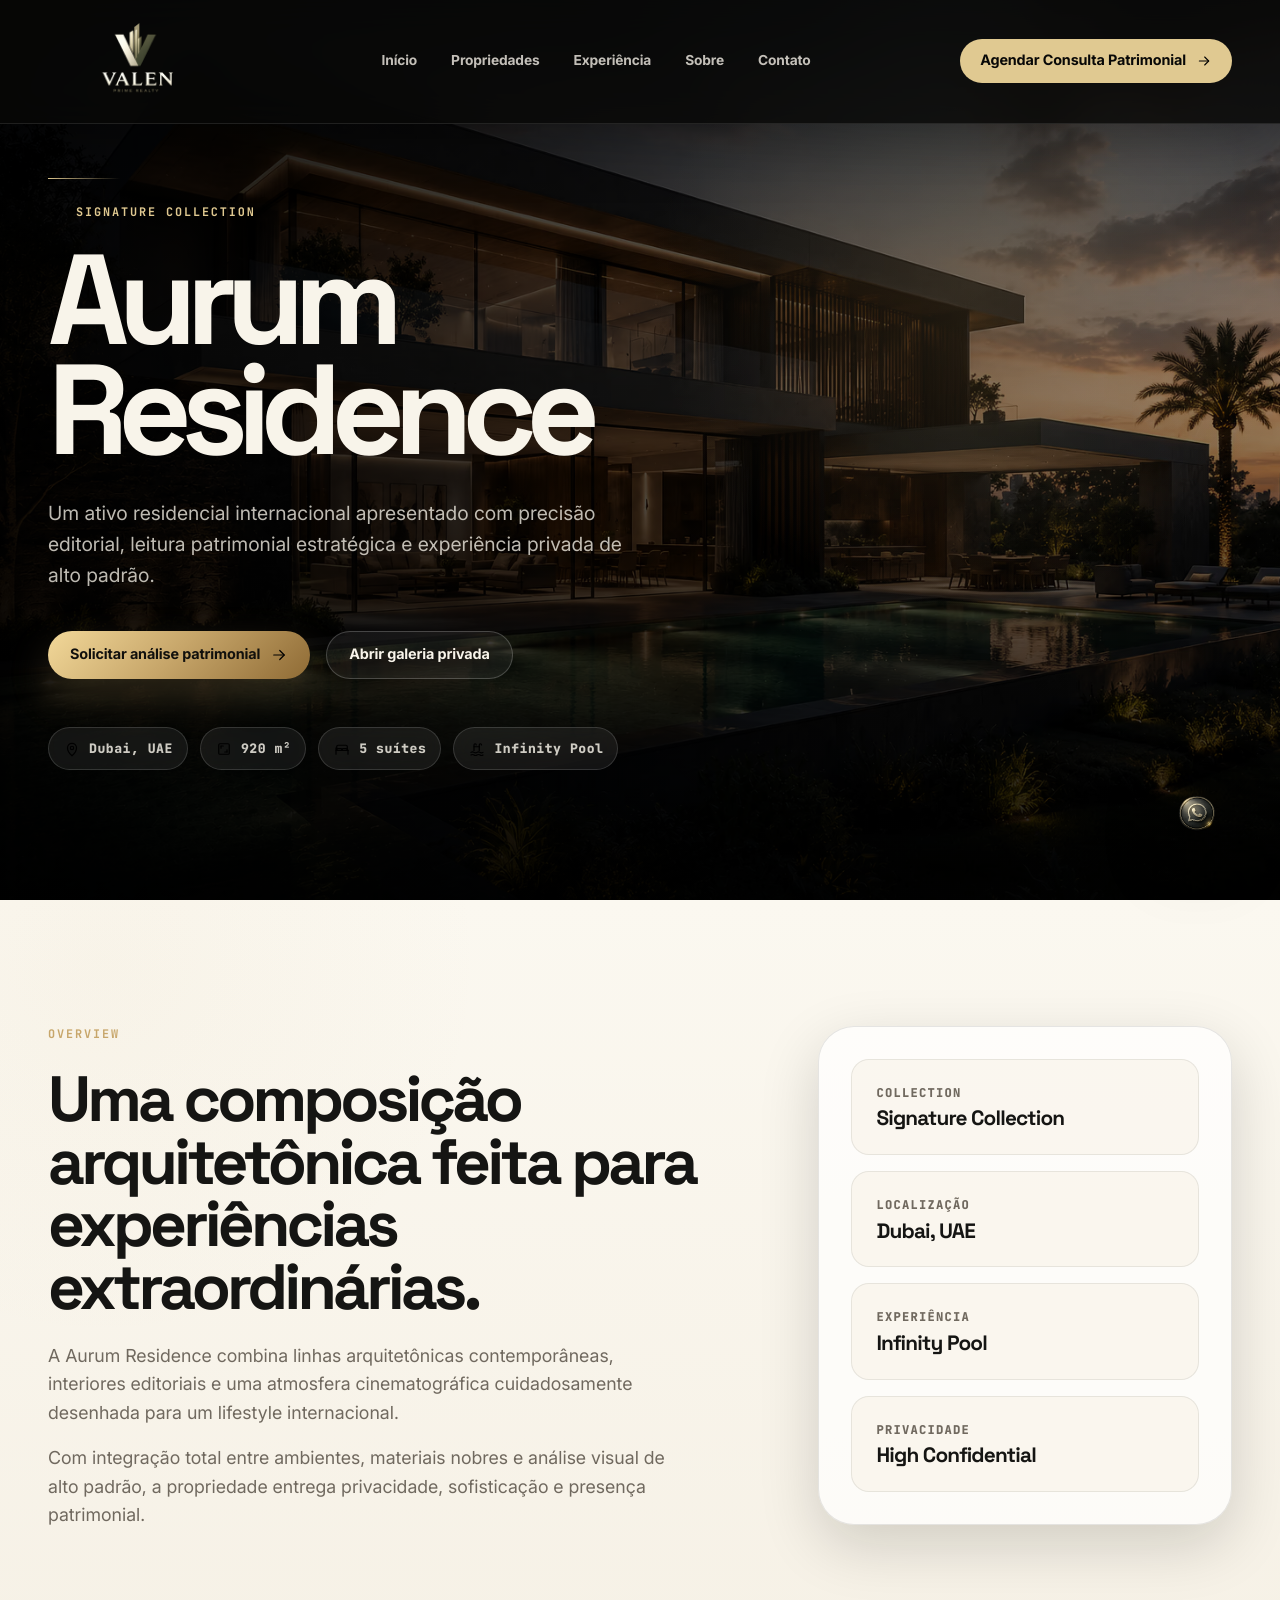
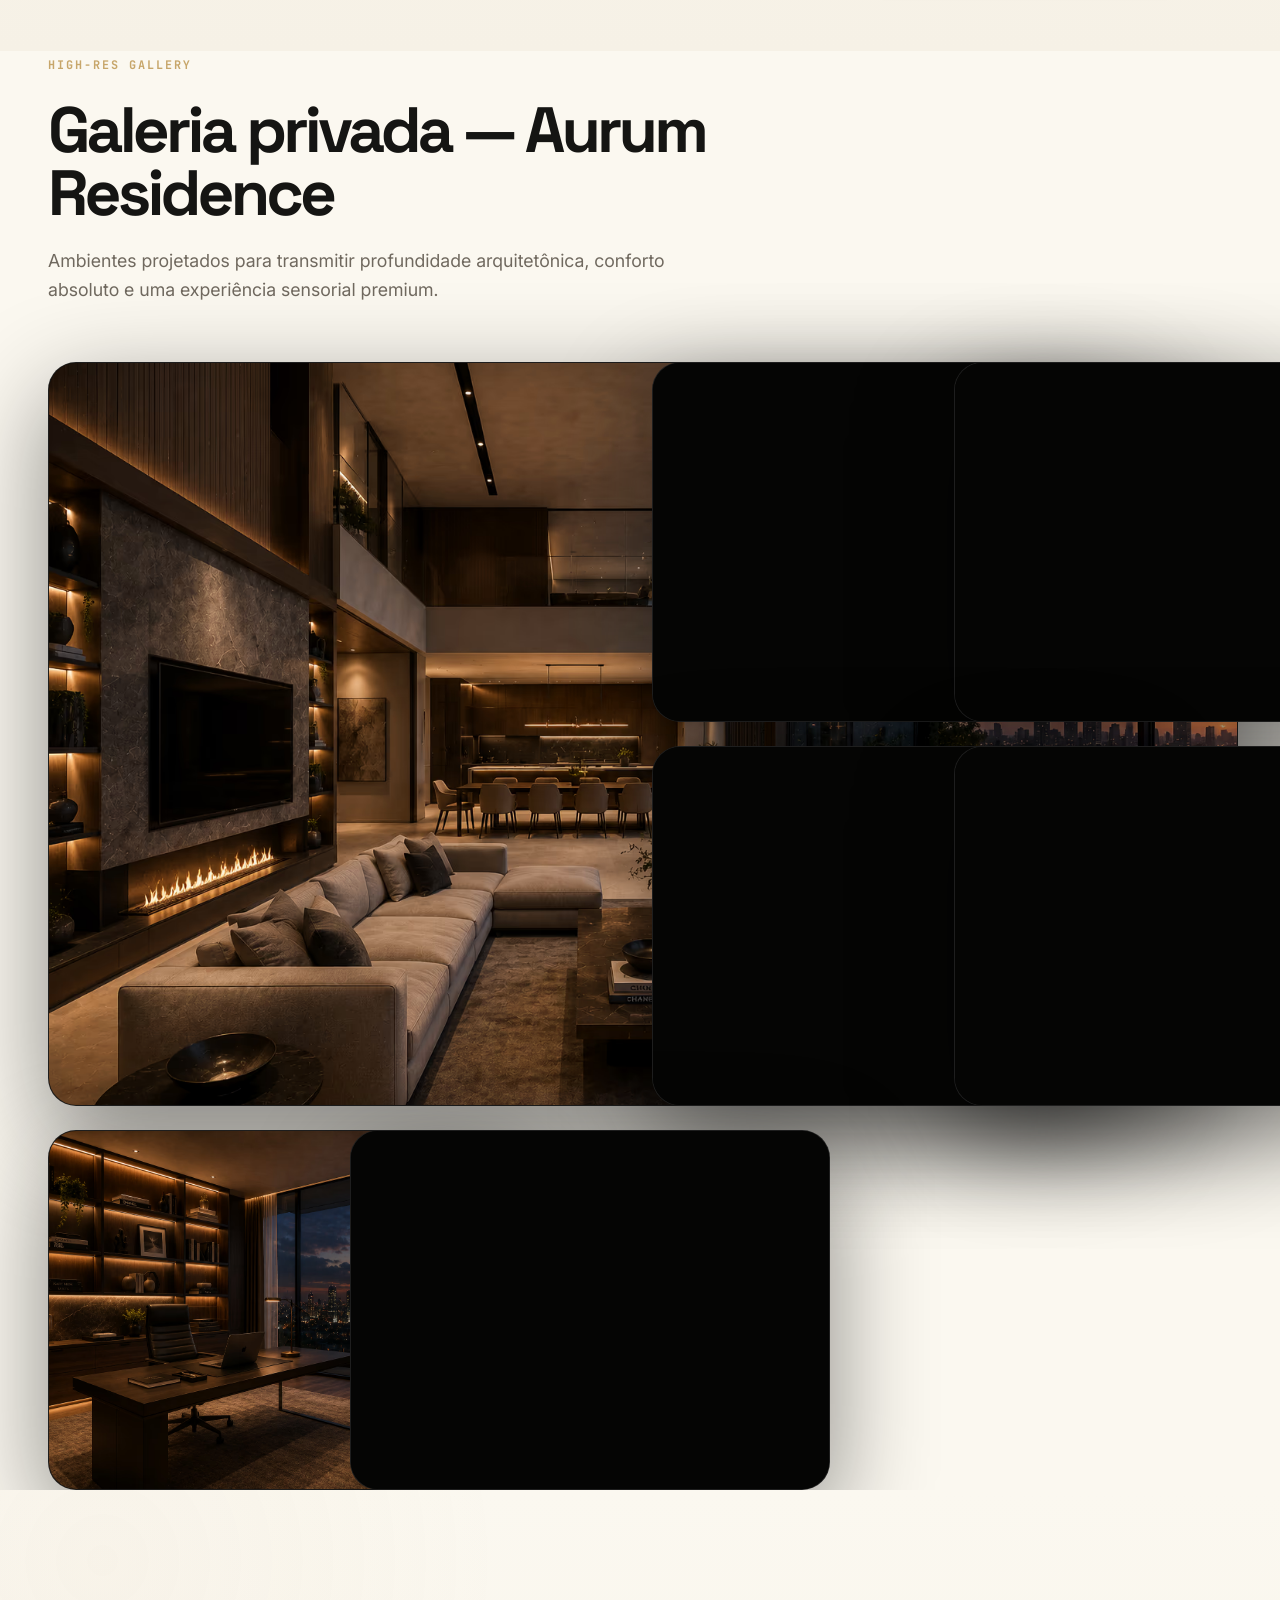
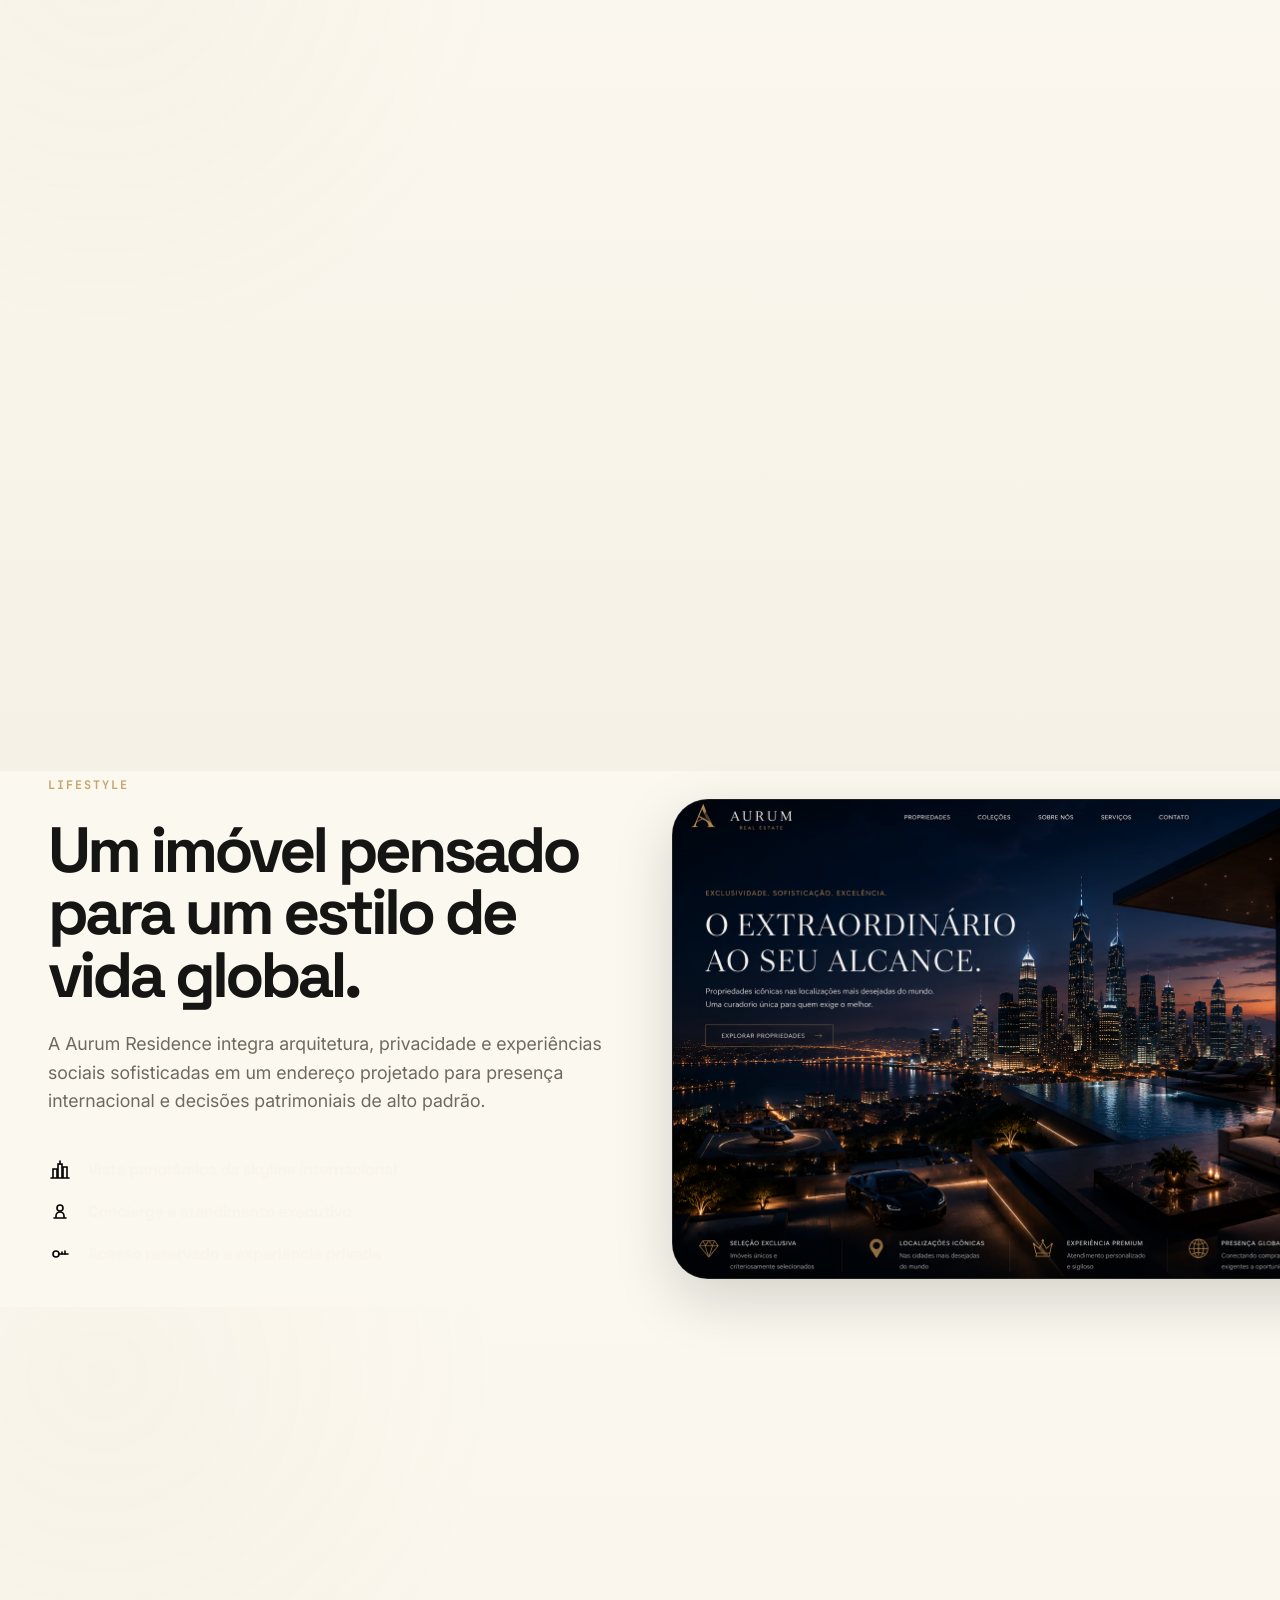
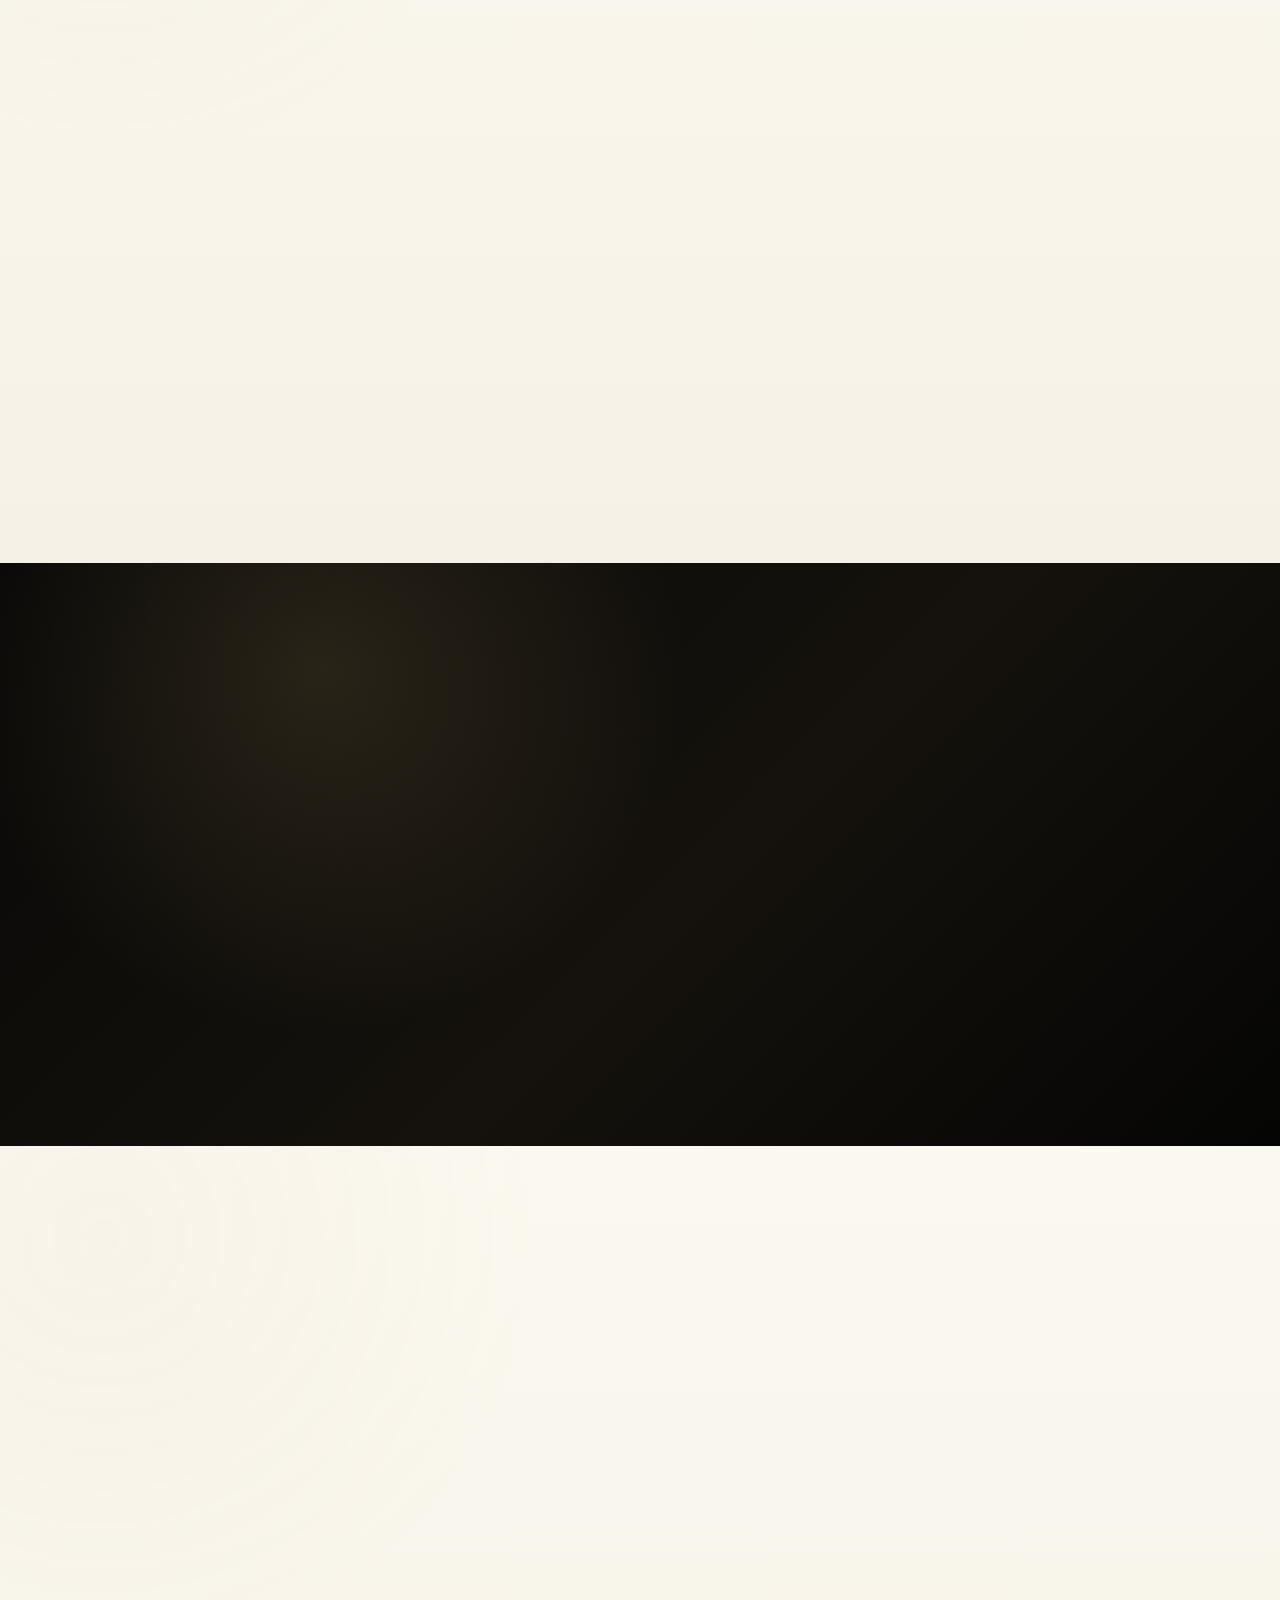
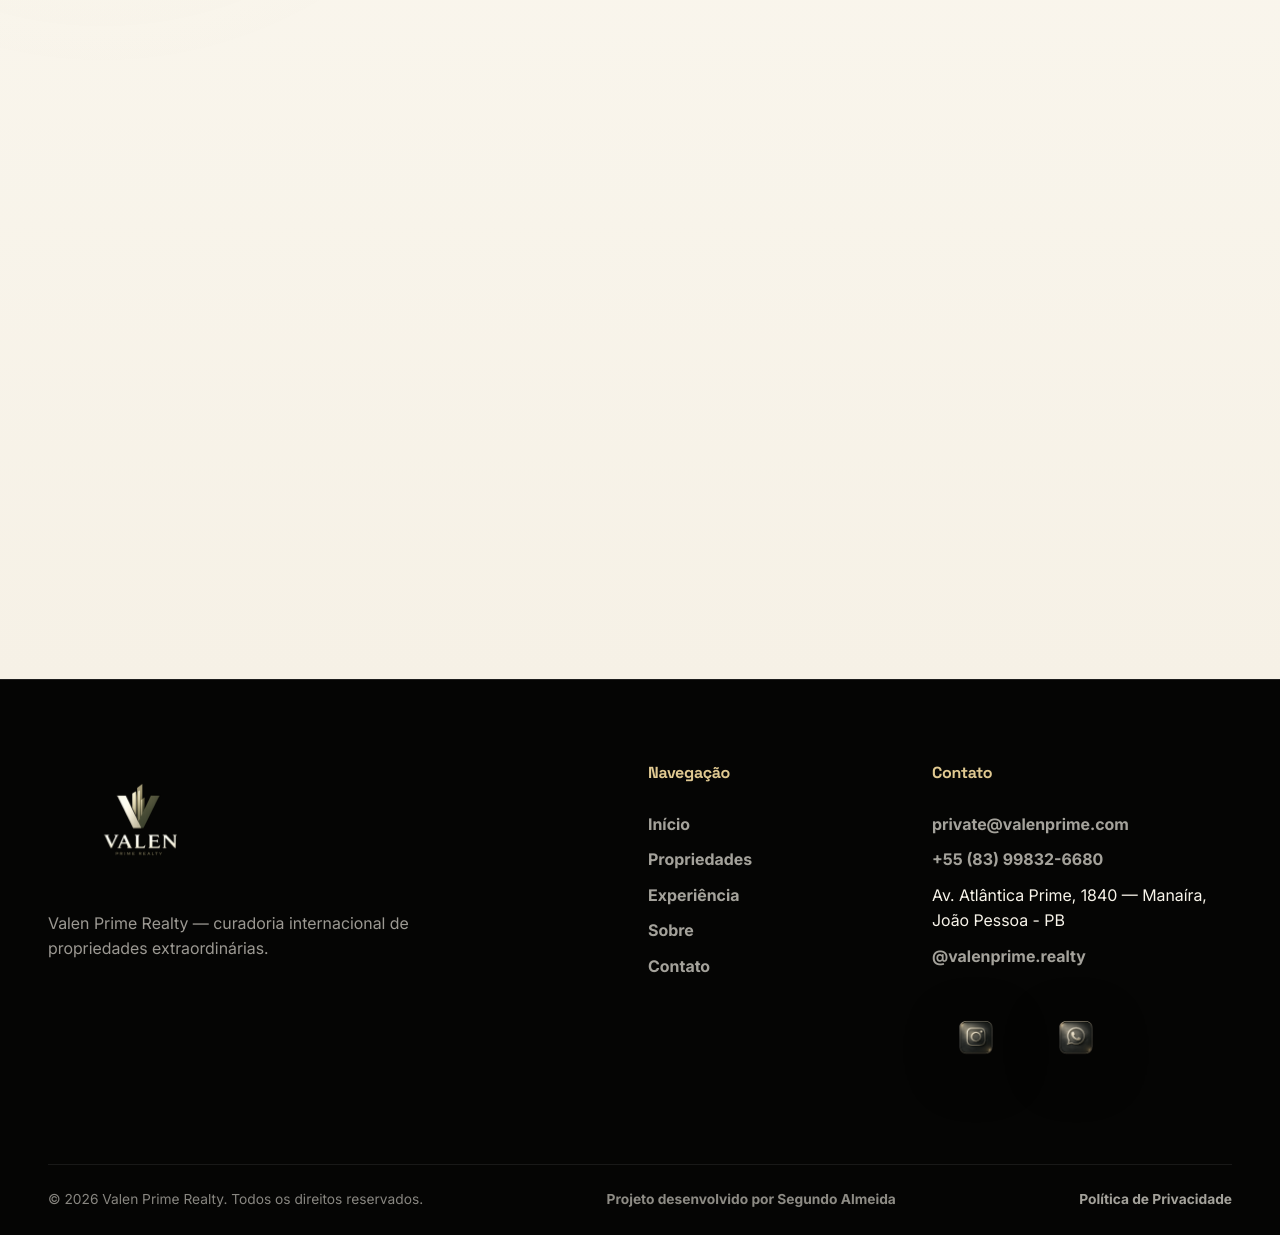
==== commit 473b8fc5: "Final premium institutional real estate refinement" ====
--- a/aurum-residence.html
+++ b/aurum-residence.html
@@ -14,7 +14,7 @@
 
     <meta
       name="keywords"
-      content="luxury real estate, aurum residence, mansão premium, penthouse internacional, imóvel de luxo"
+      content="Aurum Residence, imóveis de luxo internacionais, real estate premium, propriedades exclusivas, Valen Prime Realty"
     />
 
     <meta name="author" content="Valen Prime Realty" />
@@ -82,7 +82,7 @@
         "@context": "https://schema.org",
         "@type": "Residence",
         "name": "Aurum Residence",
-        "description": "Residência internacional premium apresentada pela Valen Prime Realty.",
+        "description": "Residence privativa com atmosfera dourada, skyline icônico e interiores silenciosamente luxuosos.",
         "image": "https://valenprimerealty.com/assets/images/properties/aurum-residence/aurum-residence-cover.webp",
         "address": {
           "@type": "PostalAddress",
@@ -129,7 +129,7 @@
         </nav>
 
         <a class="btn btn--header" href="index.html#contato">
-          <span>Agendar Consulta Técnica</span>
+          <span>Agendar Consulta Patrimonial</span>
           <img
             src="assets/icons/icon-arrow-right.svg"
             alt=""
@@ -177,7 +177,7 @@
         </nav>
 
         <a class="btn btn--mobile" href="index.html#contato">
-          <span>Agendar Consulta Técnica</span>
+          <span>Agendar Consulta Patrimonial</span>
           <img
             src="assets/icons/icon-arrow-right.svg"
             alt=""
@@ -229,14 +229,12 @@
             </h1>
 
             <p class="property-hero__text">
-              Um ativo residencial internacional apresentado com precisão
-              editorial, leitura patrimonial estratégica e experiência privada
-              de alto padrão.
+              Um ativo residencial internacional apresentado com precisão editorial, leitura patrimonial estratégica e experiência privada de alto padrão.
             </p>
 
             <div class="property-hero__actions">
               <a class="btn btn--primary" href="#contact-private">
-                <span>Solicitar Análise Patrimonial</span>
+                <span>Solicitar análise patrimonial</span>
                 <img
                   src="assets/icons/icon-arrow-right.svg"
                   alt=""
@@ -246,7 +244,7 @@
               </a>
 
               <a class="btn btn--secondary" href="#gallery">
-                <span>Abrir galeria técnica</span>
+                <span>Abrir galeria privada</span>
               </a>
             </div>
 
@@ -301,20 +299,15 @@
             <span class="section-kicker">Overview</span>
 
             <h2>
-              Uma composição arquitetônica feita para experiências
-              extraordinárias.
+              Uma composição arquitetônica feita para experiências extraordinárias.
             </h2>
 
             <p>
-              A Aurum Residence combina linhas arquitetônicas contemporâneas,
-              interiores editoriais e uma atmosfera cinematográfica
-              cuidadosamente desenhada para um lifestyle internacional.
+              A Aurum Residence combina linhas arquitetônicas contemporâneas, interiores editoriais e uma atmosfera cinematográfica cuidadosamente desenhada para um lifestyle internacional.
             </p>
 
             <p>
-              Com integração total entre ambientes, materiais nobres e análise
-              visual de alto padrão, a propriedade entrega privacidade,
-              sofisticação e presença.
+              Com integração total entre ambientes, materiais nobres e análise visual de alto padrão, a propriedade entrega privacidade, sofisticação e presença patrimonial.
             </p>
           </div>
 
@@ -325,7 +318,7 @@
             </div>
 
             <div class="overview-stat">
-              <span>Arquitetura</span>
+              <span>Localização</span>
               <strong>Dubai, UAE</strong>
             </div>
 
@@ -340,7 +333,7 @@
             </div>
           </div>
         </div>
-      </section>
+      </section
 
       <section class="property-gallery section-dark" id="gallery">
         <div class="container">
@@ -507,7 +500,7 @@
             <h2>Detalhes técnicos com acabamento premium.</h2>
           </div>
 
-          <div class="specs-grid">
+                    <div class="specs-grid">
             <article class="spec-card reveal-on-scroll">
               <img
                 src="assets/icons/icon-bed.svg"
@@ -549,7 +542,7 @@
                 height="28"
               />
               <strong>6 vagas</strong>
-              <span>Private garage</span>
+              <span>Acesso e suporte privado</span>
             </article>
 
             <article class="spec-card reveal-on-scroll">
@@ -593,11 +586,11 @@
                 height="28"
               />
               <strong>Prime Location</strong>
-              <span>Destino estratégico</span>
+              <span>Dubai, UAE</span>
             </article>
           </div>
         </div>
-      </section>
+      </section
 
       <section class="property-lifestyle section-dark">
         <div class="container property-lifestyle__grid">
@@ -607,9 +600,7 @@
             <h2>Um imóvel pensado para um estilo de vida global.</h2>
 
             <p>
-              A Aurum Residence foi desenvolvida para integrar arquitetura,
-              conforto e experiências privadas em um único ambiente de alto
-              padrão.
+              A Aurum Residence integra arquitetura, privacidade e experiências sociais sofisticadas em um endereço projetado para presença internacional e decisões patrimoniais de alto padrão.
             </p>
 
             <ul class="icon-list">
@@ -775,7 +766,7 @@
               target="_blank"
               rel="noopener noreferrer"
             >
-              <span>Falar via WhatsApp</span>
+              <span>Atendimento private via WhatsApp</span>
               <img
                 src="assets/icons/icon-arrow-right.svg"
                 alt=""
@@ -791,7 +782,7 @@
         </div>
       </section>
 
-      <section class="related-properties section-light">
+            <section class="related-properties section-light">
         <div class="container">
           <div class="section-heading reveal-on-scroll">
             <span class="section-kicker">Related Collections</span>
@@ -801,15 +792,16 @@
 
           <div class="properties__grid">
             <article class="property-card reveal-on-scroll">
-              <a class="property-card__media" href="aurum-residence.html">
+              <a
+                class="property-card__media"
+                href="horizon-ocean.html"
+                aria-label="Ver dossiê privado de Horizon Ocean"
+              >
                 <picture>
                   <source
-                    srcset="
-                      assets/images/properties/horizon-ocean/horizon-ocean-cover.avif
-                    "
+                    srcset="assets/images/properties/horizon-ocean/horizon-ocean-cover.avif"
                     type="image/avif"
                   />
-
                   <img
                     src="assets/images/properties/horizon-ocean/horizon-ocean-cover.webp"
                     alt="Horizon Ocean"
@@ -832,13 +824,23 @@
                       width="16"
                       height="16"
                     />
-                    Côte d’Azur
+                    Côte d’Azur, France
                   </span>
 
                   <h3>Horizon Ocean</h3>
+                  <p>Villa costeira com vista panorâmica, piscina suspensa e integração total com o horizonte mediterrâneo.</p>
                 </div>
 
-                <a class="text-link" href="aurum-residence.html">
+                <ul class="property-card__specs" aria-label="Características do imóvel">
+                  <li>
+                    <img src="assets/icons/icon-bed.svg" alt="" width="18" height="18" />6 suítes
+                  </li>
+                  <li>
+                    <img src="assets/icons/icon-area.svg" alt="" width="18" height="18" />1.140 m²
+                  </li>
+                </ul>
+
+                <a class="text-link" href="horizon-ocean.html">
                   Ver dossiê privado
                   <img
                     src="assets/icons/icon-arrow-right.svg"
@@ -849,17 +851,17 @@
                 </a>
               </div>
             </article>
-
             <article class="property-card reveal-on-scroll">
-              <a class="property-card__media" href="aurum-residence.html">
+              <a
+                class="property-card__media"
+                href="infinity-residence.html"
+                aria-label="Ver dossiê privado de Infinity Residence"
+              >
                 <picture>
                   <source
-                    srcset="
-                      assets/images/properties/infinity-residence/infinity-residence-cover.avif
-                    "
+                    srcset="assets/images/properties/infinity-residence/infinity-residence-cover.avif"
                     type="image/avif"
                   />
-
                   <img
                     src="assets/images/properties/infinity-residence/infinity-residence-cover.webp"
                     alt="Infinity Residence"
@@ -882,13 +884,23 @@
                       width="16"
                       height="16"
                     />
-                    New York
+                    New York, USA
                   </span>
 
                   <h3>Infinity Residence</h3>
+                  <p>Penthouse vertical com arquitetura precisa, automação completa e vista monumental da cidade.</p>
                 </div>
 
-                <a class="text-link" href="aurum-residence.html">
+                <ul class="property-card__specs" aria-label="Características do imóvel">
+                  <li>
+                    <img src="assets/icons/icon-bed.svg" alt="" width="18" height="18" />4 suítes
+                  </li>
+                  <li>
+                    <img src="assets/icons/icon-area.svg" alt="" width="18" height="18" />780 m²
+                  </li>
+                </ul>
+
+                <a class="text-link" href="infinity-residence.html">
                   Ver dossiê privado
                   <img
                     src="assets/icons/icon-arrow-right.svg"
@@ -899,20 +911,20 @@
                 </a>
               </div>
             </article>
-
             <article class="property-card reveal-on-scroll">
-              <a class="property-card__media" href="aurum-residence.html">
+              <a
+                class="property-card__media"
+                href="maison-bellevue.html"
+                aria-label="Ver dossiê privado de Maison Bellevue"
+              >
                 <picture>
                   <source
-                    srcset="
-                      assets/images/properties/skyline-premium/skyline-premium-cover.avif
-                    "
+                    srcset="assets/images/properties/maison-bellevue/maison-bellevue-cover.avif"
                     type="image/avif"
                   />
-
                   <img
-                    src="assets/images/properties/skyline-premium/skyline-premium-cover.webp"
-                    alt="Skyline Premium"
+                    src="assets/images/properties/maison-bellevue/maison-bellevue-cover.webp"
+                    alt="Maison Bellevue"
                     width="720"
                     height="520"
                     loading="lazy"
@@ -920,7 +932,7 @@
                   />
                 </picture>
 
-                <span class="property-card__tag mono-badge">Urban Icon</span>
+                <span class="property-card__tag mono-badge">Heritage</span>
               </a>
 
               <div class="property-card__body">
@@ -932,13 +944,23 @@
                       width="16"
                       height="16"
                     />
-                    Singapore
+                    Paris, France
                   </span>
 
-                  <h3>Skyline Premium</h3>
+                  <h3>Maison Bellevue</h3>
+                  <p>Residência clássica reinterpretada com curadoria contemporânea, privacidade e refinamento parisiense.</p>
                 </div>
 
-                <a class="text-link" href="aurum-residence.html">
+                <ul class="property-card__specs" aria-label="Características do imóvel">
+                  <li>
+                    <img src="assets/icons/icon-bed.svg" alt="" width="18" height="18" />7 suítes
+                  </li>
+                  <li>
+                    <img src="assets/icons/icon-area.svg" alt="" width="18" height="18" />1.320 m²
+                  </li>
+                </ul>
+
+                <a class="text-link" href="maison-bellevue.html">
                   Ver dossiê privado
                   <img
                     src="assets/icons/icon-arrow-right.svg"
@@ -951,8 +973,7 @@
             </article>
           </div>
         </div>
-      </section>
-    </main>
+      </section></main>
 
     <footer class="site-footer">
       <div class="container site-footer__grid">
@@ -1055,4 +1076,4 @@
       />
     </a>
   </body>
-</html>
+</html>
--- a/assets/css/style.css
+++ b/assets/css/style.css
@@ -3546,3 +3546,596 @@
     padding: 28px !important;
   }
 }
+
+/* ==========================================================
+   18. VALEN PRIME — FINAL 10/10 POLISH LAYER
+   Institucional luxury real estate / páginas estáticas
+   ========================================================== */
+
+:root {
+  --luxury-hairline: 1px solid rgba(255, 255, 255, 0.075);
+  --luxury-hairline-dark: 1px solid rgba(8, 8, 7, 0.085);
+  --luxury-glow: rgba(199, 166, 106, 0.18);
+}
+
+/* Stability */
+html,
+body {
+  max-width: 100%;
+  overflow-x: hidden;
+}
+
+main {
+  overflow-x: clip;
+}
+
+img,
+picture {
+  max-width: 100%;
+}
+
+picture {
+  display: block;
+}
+
+/* Premium CTA language/layout */
+.btn,
+.text-link,
+.site-nav__link {
+  -webkit-tap-highlight-color: transparent;
+}
+
+.btn:focus-visible,
+.text-link:focus-visible,
+.site-nav__link:focus-visible,
+.menu-toggle:focus-visible {
+  outline: 2px solid rgba(224, 201, 145, 0.82);
+  outline-offset: 4px;
+}
+
+/* Hero refinement */
+.hero__overlay,
+.property-hero__overlay {
+  background:
+    radial-gradient(
+      circle at 76% 32%,
+      rgba(199, 166, 106, 0.16),
+      transparent 28%
+    ),
+    linear-gradient(
+      90deg,
+      rgba(0, 0, 0, 0.88) 0%,
+      rgba(0, 0, 0, 0.58) 44%,
+      rgba(0, 0, 0, 0.2) 100%
+    ),
+    linear-gradient(
+      180deg,
+      rgba(0, 0, 0, 0.48) 0%,
+      rgba(0, 0, 0, 0.24) 44%,
+      rgba(0, 0, 0, 0.82) 100%
+    );
+}
+
+.hero__title,
+.property-hero__title {
+  text-wrap: balance;
+  letter-spacing: -0.085em;
+}
+
+.hero__text,
+.property-hero__text {
+  text-wrap: pretty;
+}
+
+/* Institutional intelligence section: real estate, not technical/security */
+.tech-intelligence,
+.security-engineering {
+  color: var(--color-ivory);
+  background:
+    radial-gradient(
+      circle at 18% 20%,
+      rgba(199, 166, 106, 0.105),
+      transparent 34%
+    ),
+    linear-gradient(135deg, #080807 0%, #11100d 56%, #050504 100%);
+}
+
+.tech-grid,
+.engineering-grid {
+  display: grid;
+  grid-template-columns: repeat(4, minmax(0, 1fr));
+  gap: var(--space-3);
+}
+
+.tech-card,
+.engineering-card {
+  position: relative;
+  display: flex;
+  min-height: 328px;
+  flex-direction: column;
+  overflow: hidden;
+  padding: var(--space-4);
+  color: var(--color-ivory);
+  border: var(--luxury-hairline);
+  background: linear-gradient(
+    145deg,
+    rgba(255, 255, 255, 0.074),
+    rgba(255, 255, 255, 0.026)
+  );
+  border-radius: var(--radius-lg);
+  box-shadow: 0 28px 82px rgba(0, 0, 0, 0.28);
+  contain: layout paint;
+  transition:
+    transform var(--transition-base),
+    border-color var(--transition-base),
+    box-shadow var(--transition-base);
+}
+
+.tech-card:hover,
+.engineering-card:hover {
+  transform: translateY(-6px);
+  border-color: rgba(199, 166, 106, 0.28);
+  box-shadow: 0 34px 92px rgba(0, 0, 0, 0.36);
+}
+
+.tech-card::after,
+.engineering-card::after,
+.property-card::after,
+.spec-card::after,
+.amenity-card::after,
+.feature-item::after {
+  position: absolute;
+  top: -120%;
+  left: 0;
+  width: 100%;
+  height: 44%;
+  content: "";
+  pointer-events: none;
+  background: linear-gradient(
+    180deg,
+    transparent,
+    rgba(224, 201, 145, 0.15),
+    transparent
+  );
+  opacity: 0;
+  transform: translateY(0);
+  transition:
+    opacity 220ms var(--ease-premium),
+    transform 820ms var(--ease-premium);
+}
+
+.tech-card:hover::after,
+.engineering-card:hover::after,
+.property-card:hover::after,
+.spec-card:hover::after,
+.amenity-card:hover::after,
+.feature-item:hover::after {
+  opacity: 1;
+  transform: translateY(330%);
+}
+
+.tech-card__code,
+.engineering-card__code,
+.property-card__tag,
+.property-card__location,
+.overview-stat span,
+.spec-card span,
+.section-kicker,
+.eyebrow {
+  font-family: var(--font-mono);
+}
+
+/* Property cards */
+.property-card {
+  background: rgba(255, 255, 255, 0.74);
+  border: var(--luxury-hairline-dark);
+}
+
+.property-card__media {
+  aspect-ratio: 720 / 520;
+  background: #050504;
+}
+
+.property-card__media picture,
+.property-card__media img {
+  width: 100%;
+  height: 100%;
+}
+
+.property-card__media img {
+  object-fit: cover;
+  object-position: center;
+}
+
+.property-card__body {
+  min-height: 392px;
+}
+
+.property-card__specs {
+  min-height: 74px;
+}
+
+/* Split sections: fix text/image overlap while keeping original look */
+.experience__grid,
+.global__grid,
+.concierge__grid,
+.aviation__grid,
+.property-overview__grid,
+.property-lifestyle__grid {
+  display: grid;
+  align-items: center;
+  gap: var(--space-8);
+}
+
+.experience__media,
+.global__media,
+.concierge__media,
+.aviation__media,
+.property-lifestyle__media,
+.property-overview__media,
+.property-contact__media {
+  position: relative;
+  z-index: 1;
+  display: flex;
+  align-items: center;
+  justify-content: center;
+  overflow: hidden;
+  background:
+    radial-gradient(
+      circle at 50% 18%,
+      rgba(199, 166, 106, 0.08),
+      transparent 34%
+    ),
+    #050504;
+  border-radius: var(--radius-xl);
+}
+
+.experience__media img,
+.global__media img,
+.concierge__media img,
+.aviation__media img,
+.property-lifestyle__media img,
+.property-overview__media img,
+.property-contact__media img {
+  width: 100%;
+  height: 100%;
+  min-height: 0;
+  object-fit: cover;
+  object-position: center;
+  transform: none !important;
+}
+
+.global__content,
+.aviation__content,
+.experience__content,
+.concierge__content,
+.property-lifestyle__content,
+.property-overview__content {
+  position: relative;
+  z-index: 3;
+  min-width: 0;
+}
+
+/* Property detail standard layout */
+.property-page .property-hero {
+  min-height: 100svh;
+}
+
+.property-page .property-hero__media {
+  background: #050504;
+}
+
+.property-page .property-hero__image {
+  width: 100%;
+  height: 100%;
+  object-fit: cover;
+  object-position: center;
+}
+
+.property-page .property-hero__specs {
+  gap: 12px;
+}
+
+.property-page .property-hero__specs li {
+  border: 1px solid rgba(255, 255, 255, 0.14);
+  background: rgba(255, 255, 255, 0.07);
+  backdrop-filter: blur(10px);
+}
+
+/* Gallery */
+.gallery-grid {
+  display: grid;
+  grid-template-columns: repeat(4, minmax(0, 1fr));
+  grid-auto-flow: dense;
+  gap: var(--space-3);
+}
+
+.gallery-item {
+  min-height: 360px;
+  overflow: hidden;
+  aspect-ratio: 4 / 3;
+  border: 1px solid rgba(255, 255, 255, 0.1);
+  background: #050504;
+  border-radius: var(--radius-lg);
+  box-shadow: var(--shadow-dark);
+  contain: layout paint;
+}
+
+.gallery-item--large {
+  grid-column: span 2;
+  grid-row: span 2;
+  aspect-ratio: 16 / 10;
+}
+
+.gallery-item picture,
+.gallery-item img {
+  width: 100%;
+  height: 100%;
+}
+
+.gallery-item img {
+  object-fit: cover;
+  object-position: center;
+  background: #050504;
+  transition:
+    transform 900ms var(--ease-premium),
+    filter 900ms var(--ease-premium);
+}
+
+.gallery-item:hover img {
+  transform: scale(1.035);
+  filter: saturate(1.04) contrast(1.02);
+}
+
+/* Specs / amenities */
+.specs-grid,
+.amenities-grid {
+  display: grid;
+  grid-template-columns: repeat(4, minmax(0, 1fr));
+  gap: var(--space-3);
+}
+
+.spec-card,
+.amenity-card {
+  position: relative;
+  overflow: hidden;
+  padding: var(--space-4);
+  border: var(--luxury-hairline-dark);
+  background: rgba(255, 255, 255, 0.72);
+  border-radius: var(--radius-md);
+  box-shadow: var(--shadow-card);
+}
+
+.spec-card strong,
+.amenity-card h3 {
+  text-wrap: balance;
+}
+
+/* Related cards */
+.related-properties .property-card__body {
+  min-height: 320px;
+}
+
+/* Contact/footer */
+.contact,
+.property-contact {
+  background:
+    radial-gradient(
+      circle at 25% 18%,
+      rgba(199, 166, 106, 0.15),
+      transparent 34%
+    ),
+    linear-gradient(135deg, #080807 0%, #15120d 55%, #050504 100%);
+}
+
+.site-footer {
+  background: #050504;
+  background-image: none;
+}
+
+.site-footer__bottom span {
+  color: rgba(248, 244, 234, 0.56);
+  font-weight: 700;
+}
+
+.floating-whatsapp {
+  width: 118px;
+  height: 118px;
+  padding: 0;
+  overflow: visible;
+  background: transparent;
+  border: 0;
+  border-radius: 0;
+  box-shadow: none;
+  backdrop-filter: none;
+}
+
+.floating-whatsapp::before,
+.floating-whatsapp::after {
+  display: none;
+  content: none;
+}
+
+.floating-whatsapp img {
+  width: 118px;
+  height: 118px;
+  object-fit: contain;
+  filter: drop-shadow(0 18px 40px rgba(0, 0, 0, 0.42));
+}
+
+/* Lightbox */
+.gallery-lightbox {
+  position: fixed;
+  inset: 0;
+  z-index: 9998;
+  display: grid;
+  place-items: center;
+  visibility: hidden;
+  opacity: 0;
+  padding: 24px;
+  pointer-events: none;
+  background: rgba(5, 5, 4, 0.92);
+  backdrop-filter: blur(12px);
+  transition:
+    opacity var(--transition-base),
+    visibility var(--transition-base);
+}
+
+.gallery-lightbox.is-open {
+  visibility: visible;
+  opacity: 1;
+  pointer-events: auto;
+}
+
+.gallery-lightbox__image {
+  max-width: min(1180px, 92vw);
+  max-height: 86vh;
+  object-fit: contain;
+  border: 1px solid rgba(199, 166, 106, 0.24);
+  border-radius: 24px;
+  box-shadow: var(--shadow-dark);
+}
+
+.gallery-lightbox__close {
+  position: fixed;
+  top: 24px;
+  right: 24px;
+  z-index: 2;
+  display: grid;
+  width: 52px;
+  height: 52px;
+  place-items: center;
+  color: var(--color-ivory);
+  background: rgba(255, 255, 255, 0.08);
+  border: 1px solid rgba(255, 255, 255, 0.14);
+  border-radius: var(--radius-full);
+}
+
+@media (max-width: 1180px) {
+  .tech-grid,
+  .engineering-grid,
+  .specs-grid,
+  .amenities-grid {
+    grid-template-columns: repeat(2, minmax(0, 1fr));
+  }
+
+  .experience__grid,
+  .global__grid,
+  .concierge__grid,
+  .aviation__grid,
+  .property-overview__grid,
+  .property-lifestyle__grid {
+    grid-template-columns: 1fr !important;
+    gap: 48px;
+  }
+}
+
+@media (max-width: 820px) {
+  .container,
+  .container-wide {
+    width: min(100% - 32px, var(--container));
+  }
+
+  .tech-grid,
+  .engineering-grid,
+  .specs-grid,
+  .amenities-grid,
+  .gallery-grid {
+    grid-template-columns: 1fr;
+  }
+
+  .tech-card,
+  .engineering-card {
+    min-height: auto;
+    padding: 28px;
+  }
+
+  .hero__title,
+  .property-hero__title {
+    font-size: clamp(3.25rem, 14vw, 5.8rem);
+    line-height: 0.92;
+  }
+
+  .hero__stats {
+    grid-template-columns: 1fr;
+  }
+
+  .curation-card__heading,
+  .section-heading--split {
+    grid-template-columns: 1fr;
+  }
+
+  .curation-card__grid {
+    grid-template-columns: 1fr;
+  }
+
+  .experience__media,
+  .global__media,
+  .concierge__media,
+  .aviation__media,
+  .property-lifestyle__media,
+  .property-overview__media,
+  .property-contact__media,
+  .gallery-item,
+  .gallery-item--large,
+  .property-card__media {
+    aspect-ratio: 4 / 3;
+    min-height: auto;
+    border-radius: 24px;
+  }
+
+  .gallery-item--large {
+    grid-column: auto;
+    grid-row: auto;
+  }
+
+  .testimonial-card {
+    grid-template-columns: 1fr;
+    min-height: auto;
+  }
+
+  .testimonial-card picture {
+    aspect-ratio: 4 / 3;
+  }
+
+  .advisor-card {
+    min-height: 560px;
+    border-radius: var(--radius-lg);
+  }
+
+  .floating-whatsapp,
+  .floating-whatsapp img {
+    width: 92px;
+    height: 92px;
+  }
+
+  .floating-whatsapp {
+    right: 8px;
+    bottom: 8px;
+  }
+}
+
+@media (max-width: 560px) {
+  .experience__media,
+  .global__media,
+  .concierge__media,
+  .aviation__media,
+  .property-lifestyle__media,
+  .property-overview__media,
+  .property-contact__media,
+  .gallery-item,
+  .property-card__media {
+    aspect-ratio: 1 / 1;
+  }
+}
+
+@media (prefers-reduced-motion: reduce) {
+  *,
+  *::before,
+  *::after {
+    scroll-behavior: auto !important;
+    animation-duration: 0.001ms !important;
+    animation-iteration-count: 1 !important;
+    transition-duration: 0.001ms !important;
+  }
+}
